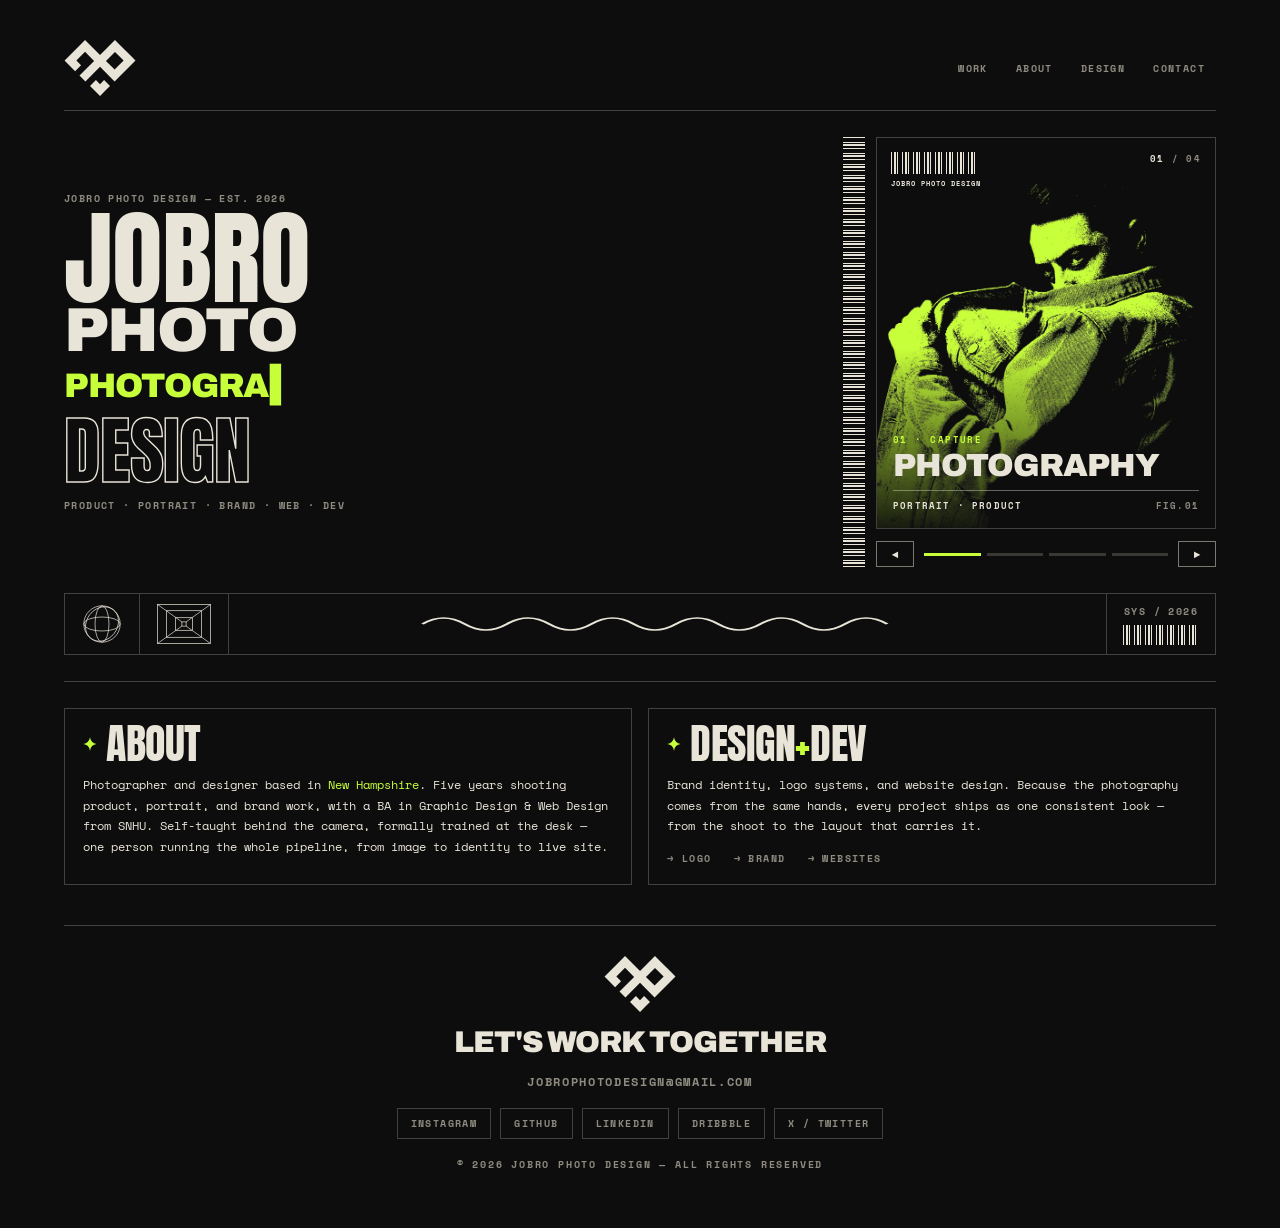
==== index.html @ e2159109 "Add shared JavaScript functionality for navigation, typewriter effect, carousel, and lightbox" ====
<!DOCTYPE html>
<html lang="en">
<head>
<meta charset="utf-8">
<meta name="viewport" content="width=device-width, initial-scale=1">
<title>JOBRO Photo Design — Photographer + Designer</title>
<link rel="preconnect" href="https://fonts.googleapis.com">
<link rel="preconnect" href="https://fonts.gstatic.com" crossorigin>
<link href="https://fonts.googleapis.com/css2?family=Anton&family=Archivo:wght@800;900&family=Oswald:wght@500;700&family=DM+Serif+Display&family=Space+Mono:wght@400;700&display=swap" rel="stylesheet">
<link rel="stylesheet" href="assets/css/style.css">
</head>
<body>
<div class="page">
<div class="wrap">

  <!-- ======================= NAV ======================= -->
  <header class="site-nav">
    <a class="nav-logo" href="index.html" aria-label="JOBRO home">
      <svg viewBox="0 0 627 494.7"><path d="M627,181.3l-52.4-52.4h0l-76.3-76.3h0L445.9.2l-132.2,132.2L181.3,0l-52.4,52.4h0L.9,180.4l-.9.9,93.7,93.7,52.4-52.4-41.3-41.3,76.5-76.5,80,80-128.9,128.9,52.4,52.4,128.9-128.9,128.7,128.7,52.4-52.4h0l79.8-79.8h0l52.4-52.4h0ZM442.5,261.2l-76.3-76.4,79.8-79.8,76.3,76.4-79.8,79.8Z"></path><polygon points="349.5 354.1 313.6 390.1 277.6 354.1 225.3 406.4 313.6 494.7 313.8 494.5 313.8 494.5 346.5 461.8 365.9 442.4 365.9 442.4 401.9 406.4 349.5 354.1"></polygon></svg>
    </a>
    <button class="nav-toggle" aria-label="Toggle menu"><span></span></button>
    <nav class="nav-links" id="navLinks">
      <a class="nswipe" href="work.html">WORK</a>
      <a class="nswipe" href="about.html">ABOUT</a>
      <a class="nswipe" href="design.html">DESIGN</a>
      <a class="nswipe" href="contact.html">CONTACT</a>
    </nav>
  </header>

  <!-- ======================= HERO ======================= -->
  <section class="home-hero">
    <div class="home-hero-copy">
      <span class="lbl pk">JOBRO PHOTO DESIGN — EST. 2026</span>
      <span class="fA display" style="margin-top:8px">JOBRO</span>
      <span class="fB display-sm">PHOTO</span>
      <span class="fB h-md pk" style="margin:12px 0 14px"><span class="type-line" data-words="PHOTOGRAPHY|GRAPHIC DESIGN|WEB DESIGN|WEB DEVELOPMENT"></span><span class="tw-cursor">▍</span></span>
      <span class="fA ghost" style="font-size:clamp(38px,9vw,74px)">DESIGN</span>
      <span class="lbl" style="margin-top:14px">PRODUCT · PORTRAIT · BRAND · WEB · DEV</span>
    </div>

    <div class="divider bcv"></div>

    <!-- Carousel -->
    <div class="carousel-wrap" style="height:430px;position:relative">
      <div class="carousel" data-carousel data-interval="4.5">
        <div class="carousel-stage">
          <div class="carousel-track">
            <!-- Slide 1 -->
            <div class="carousel-slide">
              <div class="img" style="background-image:url('assets/images/photography/denim-duotone-portrait.jpg');background-position:center 30%"></div>
              <div class="scrim"></div>
              <div class="carousel-topbar">
                <div><div class="bar bc"></div><div class="lbl" style="font-size:7px;color:var(--ink);margin-top:4px">JOBRO PHOTO DESIGN</div></div>
                <div class="lbl" style="font-size:9px;color:var(--ink)">01 <span style="color:var(--dim)">/ 04</span></div>
              </div>
              <div class="carousel-cap">
                <div class="dtag">01 · CAPTURE</div>
                <div class="fB" style="font-size:32px;color:var(--ink);margin-top:6px">PHOTOGRAPHY</div>
                <div class="foot"><span class="lbl" style="font-size:8.5px;color:var(--ink)">PORTRAIT · PRODUCT</span><span class="lbl pk" style="font-size:8.5px">FIG.01</span></div>
              </div>
            </div>
            <!-- Slide 2 -->
            <div class="carousel-slide">
              <div class="img" style="background-image:url('assets/images/design/missing-album-cover.jpg');background-position:center"></div>
              <div class="scrim"></div>
              <div class="carousel-topbar">
                <div><div class="bar bc"></div><div class="lbl" style="font-size:7px;color:var(--ink);margin-top:4px">JOBRO PHOTO DESIGN</div></div>
                <div class="lbl" style="font-size:9px;color:var(--ink)">02 <span style="color:var(--dim)">/ 04</span></div>
              </div>
              <div class="carousel-cap">
                <div class="dtag">02 · IDENTITY</div>
                <div class="fB" style="font-size:32px;color:var(--ink);margin-top:6px">BRAND DESIGN</div>
                <div class="foot"><span class="lbl" style="font-size:8.5px;color:var(--ink)">ALBUM ART · LOGO</span><span class="lbl pk" style="font-size:8.5px">FIG.02</span></div>
              </div>
            </div>
            <!-- Slide 3 -->
            <div class="carousel-slide">
              <div class="img" style="background-image:url('assets/images/design/tokyo-poster.jpg');background-position:center top"></div>
              <div class="scrim"></div>
              <div class="carousel-topbar">
                <div><div class="bar bc"></div><div class="lbl" style="font-size:7px;color:var(--ink);margin-top:4px">JOBRO PHOTO DESIGN</div></div>
                <div class="lbl" style="font-size:9px;color:var(--ink)">03 <span style="color:var(--dim)">/ 04</span></div>
              </div>
              <div class="carousel-cap">
                <div class="dtag">03 · LAYOUT</div>
                <div class="fB" style="font-size:32px;color:var(--ink);margin-top:6px">GRAPHIC DESIGN</div>
                <div class="foot"><span class="lbl" style="font-size:8.5px;color:var(--ink)">POSTER · PRINT</span><span class="lbl pk" style="font-size:8.5px">FIG.03</span></div>
              </div>
            </div>
            <!-- Slide 4 -->
            <div class="carousel-slide">
              <div class="img" style="background-image:url('assets/images/web/umbrella-corp-screenshot.png');background-position:center top"></div>
              <div class="scrim"></div>
              <div class="carousel-topbar">
                <div><div class="bar bc"></div><div class="lbl" style="font-size:7px;color:var(--ink);margin-top:4px">JOBRO PHOTO DESIGN</div></div>
                <div class="lbl" style="font-size:9px;color:var(--ink)">04 <span style="color:var(--dim)">/ 04</span></div>
              </div>
              <div class="carousel-cap">
                <div class="dtag">04 · BUILD</div>
                <div class="fB" style="font-size:32px;color:var(--ink);margin-top:6px">WEB DESIGN</div>
                <div class="foot"><span class="lbl" style="font-size:8.5px;color:var(--ink)">SITES · UI</span><span class="lbl pk" style="font-size:8.5px">FIG.04</span></div>
              </div>
            </div>
          </div>
        </div>
        <div class="carousel-ctrl">
          <div class="nav prev">◄</div>
          <div class="carousel-prog">
            <div class="seg"><div class="fill"></div></div>
            <div class="seg"><div class="fill"></div></div>
            <div class="seg"><div class="fill"></div></div>
            <div class="seg"><div class="fill"></div></div>
          </div>
          <div class="nav next">►</div>
        </div>
      </div>
    </div>
  </section>

  <!-- ============== SIGNATURE INSTRUMENT STRIP ============== -->
  <div class="instrument">
    <div style="flex:none">
      <svg width="42" height="42" viewBox="0 0 60 60" fill="none" stroke="var(--ink)" stroke-width="1"><circle cx="30" cy="30" r="26"></circle><ellipse cx="30" cy="30" rx="26" ry="10"></ellipse><ellipse cx="30" cy="30" rx="10" ry="26"></ellipse><ellipse cx="30" cy="30" rx="22" ry="26" transform="rotate(38 30 30)"></ellipse></svg>
    </div>
    <div style="flex:none">
      <svg width="56" height="42" viewBox="0 0 80 60" fill="none" stroke="var(--ink)" stroke-width="1"><rect x="2" y="2" width="76" height="56"></rect><rect x="15" y="11" width="50" height="38"></rect><rect x="28" y="21" width="24" height="18"></rect><rect x="37" y="27" width="6" height="6"></rect><path d="M2 2 37 27M78 2 43 27M2 58 37 33M78 58 43 33"></path></svg>
    </div>
    <div style="flex:1;justify-content:center;min-width:0">
      <svg width="60%" height="22" viewBox="0 0 240 22" preserveAspectRatio="none" fill="none" stroke="var(--ink)" stroke-width="1.6"><path d="M4 11q10-12 20 0 10 12 20 0 10-12 20 0 10 12 20 0 10-12 20 0 10 12 20 0 10-12 20 0 10 12 20 0 10-12 20 0 10 12 20 0 10-12 20 0"></path></svg>
    </div>
    <div style="flex:none;flex-direction:column;justify-content:center;border-right:none">
      <span class="lbl pk">SYS / 2026</span>
      <div class="bc" style="width:76px;height:20px;margin-top:6px"></div>
    </div>
  </div>

  <!-- ============== ABOUT + DESIGN/DEV CARDS ============== -->
  <div class="info-grid">
    <div class="info-card">
      <div style="display:flex;align-items:center;gap:9px;margin-bottom:14px">
        <svg width="14" height="14" viewBox="0 0 40 40" fill="var(--pk)"><path d="M20 1c1.5 11 8 17.5 19 19-11 1.5-17.5 8-19 19-1.5-11-8-17.5-19-19 11-1.5 17.5-8 19-19Z"></path></svg>
        <div class="fA" style="font-size:42px">ABOUT</div>
      </div>
      <p>Photographer and designer based in <span class="pk">New Hampshire</span>. Five years shooting product, portrait, and brand work, with a BA in Graphic Design &amp; Web Design from SNHU. Self-taught behind the camera, formally trained at the desk — one person running the whole pipeline, from image to identity to live site.</p>
    </div>
    <div class="info-card">
      <div style="display:flex;align-items:center;gap:9px;margin-bottom:14px">
        <svg width="14" height="14" viewBox="0 0 40 40" fill="var(--pk)"><path d="M20 1c1.5 11 8 17.5 19 19-11 1.5-17.5 8-19 19-1.5-11-8-17.5-19-19 11-1.5 17.5-8 19-19Z"></path></svg>
        <div class="fA" style="font-size:42px">DESIGN<span class="pk">+</span>DEV</div>
      </div>
      <p style="margin-bottom:14px">Brand identity, logo systems, and website design. Because the photography comes from the same hands, every project ships as one consistent look — from the shoot to the layout that carries it.</p>
      <div class="lbl">→ LOGO &nbsp; → BRAND &nbsp; → WEBSITES</div>
    </div>
  </div>

  <!-- ======================= FOOTER ======================= -->
  <footer class="site-footer">
    <svg viewBox="0 0 627 494.7"><path d="M627,181.3l-52.4-52.4h0l-76.3-76.3h0L445.9.2l-132.2,132.2L181.3,0l-52.4,52.4h0L.9,180.4l-.9.9,93.7,93.7,52.4-52.4-41.3-41.3,76.5-76.5,80,80-128.9,128.9,52.4,52.4,128.9-128.9,128.7,128.7,52.4-52.4h0l79.8-79.8h0l52.4-52.4h0ZM442.5,261.2l-76.3-76.4,79.8-79.8,76.3,76.4-79.8,79.8Z"></path><polygon points="349.5 354.1 313.6 390.1 277.6 354.1 225.3 406.4 313.6 494.7 313.8 494.5 313.8 494.5 346.5 461.8 365.9 442.4 365.9 442.4 401.9 406.4 349.5 354.1"></polygon></svg>
    <div class="fB" style="font-size:30px">LET'S WORK TOGETHER</div>
    <a href="mailto:jobrophotodesign@gmail.com" class="lbl pk" style="font-size:12px">JOBROPHOTODESIGN@GMAIL.COM</a>
    <div class="social">
      <a class="swipe" href="#">INSTAGRAM</a>
      <a class="swipe" href="#">GITHUB</a>
      <a class="swipe" href="#">LINKEDIN</a>
      <a class="swipe" href="#">DRIBBBLE</a>
      <a class="swipe" href="#">X / TWITTER</a>
    </div>
    <span class="copyright">© 2026 JOBRO PHOTO DESIGN — ALL RIGHTS RESERVED</span>
  </footer>

</div>
</div>
<script src="assets/js/script.js"></script>
</body>
</html>
---- assets/css/style.css ----
/* ==========================================================================
   JOBRO PHOTO DESIGN — shared stylesheet
   Wireframe / blueprint aesthetic. Used by every page.
   Responsive + edge-to-edge: backgrounds span the full screen, content keeps
   a small side padding that grows on bigger screens.
   ========================================================================== */

/* ---- 1. Design tokens (change these to re-skin the whole site) ---------- */
:root {
  --bg:   #0d0d0d;                       /* page background            */
  --ink:  #e9e4d8;                       /* main text / lines          */
  --dim:  #8f8b80;                       /* muted text                 */
  --line: rgba(233, 228, 216, .24);      /* thin borders               */
  --fill: rgba(233, 228, 216, .16);      /* hatch / placeholder fill   */
  --pk:   #c6ff3a;                       /* accent (yellow-green)      */

  /* side padding: 20px on phones, up to 64px on large screens */
  --pad: clamp(20px, 5vw, 64px);
}

/* ---- 2. Resets ---------------------------------------------------------- */
* { box-sizing: border-box; }

html { -webkit-text-size-adjust: 100%; }

body {
  margin: 0;
  background: var(--bg);
  color: var(--ink);
  font-family: 'Space Mono', monospace;
  overflow-x: hidden;                    /* guard against edge-to-edge spill */
}

img { max-width: 100%; display: block; }

a { color: var(--pk); text-decoration: none; }
a:hover { color: var(--ink); }

/* ---- 3. Type helpers ---------------------------------------------------- */
.fA { font-family: 'Anton', sans-serif; font-weight: 400; letter-spacing: -.01em; line-height: .82; }
.fB { font-family: 'Archivo', sans-serif; font-weight: 900; letter-spacing: -.03em; line-height: .86; }
.fO { font-family: 'Oswald', sans-serif; font-weight: 700; letter-spacing: .02em; }
.fS { font-family: 'DM Serif Display', serif; line-height: .9; }

.ghost { color: transparent; -webkit-text-stroke: 1.4px var(--ink); }
.pk    { color: var(--pk); }

.lbl {
  font: 700 10px 'Space Mono', monospace;
  letter-spacing: .14em;
  color: var(--dim);
}

/* Fluid display sizes — shrink smoothly on small screens */
.display   { font-size: clamp(52px, 13vw, 104px); }   /* giant page titles */
.display-sm{ font-size: clamp(30px, 6vw, 62px); }
.h-lg      { font-size: clamp(26px, 4vw, 38px); }
.h-md      { font-size: clamp(22px, 3vw, 34px); }

/* ---- 4. Page shell (edge-to-edge) --------------------------------------- */
/* .page spans the full viewport width; .wrap holds the content with padding. */
.page { min-height: 100vh; width: 100%; }

.wrap {
  width: 100%;
  padding-left: var(--pad);
  padding-right: var(--pad);
  padding-top: 40px;
  padding-bottom: 56px;
}

/* Thin decorative bar-code fill */
.bc  { background: repeating-linear-gradient(90deg, var(--ink) 0 1px, transparent 1px 3px, var(--ink) 3px 5px, transparent 5px 6px, var(--ink) 6px 7px, transparent 7px 11px); }
.bcv { background: repeating-linear-gradient(0deg,  var(--ink) 0 1px, transparent 1px 3px, var(--ink) 3px 5px, transparent 5px 6px, var(--ink) 6px 7px, transparent 7px 11px); }

/* Chip / tag */
.chip {
  font: 700 9px 'Space Mono', monospace;
  letter-spacing: .14em; color: var(--dim);
  border: 1px solid var(--line); padding: 7px 12px;
}

/* Placeholder box with cross-hatch (used for empty image slots) */
.ph {
  position: relative; border: 1px solid var(--line);
  background:
    linear-gradient(45deg,  transparent calc(50% - .5px), var(--fill) calc(50% - .5px) calc(50% + .5px), transparent calc(50% + .5px)),
    linear-gradient(-45deg, transparent calc(50% - .5px), var(--fill) calc(50% - .5px) calc(50% + .5px), transparent calc(50% + .5px));
}
.ph > b { position: absolute; left: 8px; bottom: 6px; font: 700 9.5px 'Space Mono', monospace; color: var(--dim); letter-spacing: .1em; background: var(--bg); padding: 0 3px; }
.ph > i { position: absolute; right: 8px; top: 6px; font: 700 9.5px 'Space Mono', monospace; color: var(--pk); font-style: normal; letter-spacing: .05em; }

/* ==========================================================================
   5. NAVIGATION (responsive, hamburger on mobile)
   ========================================================================== */
.site-nav {
  display: flex; align-items: center; justify-content: space-between; gap: 16px;
  padding-bottom: 14px; border-bottom: 1px solid var(--line);
}
.nav-logo { display: block; flex: none; }
.nav-logo svg { width: 72px; height: 56px; display: block; fill: var(--ink); }

.nav-links { display: flex; gap: 6px; align-items: center; }
.nav-toggle { display: none; }              /* hidden on desktop */

/* animated fill-swipe nav links */
.nswipe {
  position: relative; display: inline-block; overflow: hidden; z-index: 0;
  cursor: pointer; padding: 6px 11px; color: var(--dim);
  font: 700 10px 'Space Mono', monospace; letter-spacing: .14em;
  transition: color .16s ease .05s;
}
.nswipe::before { content: ""; position: absolute; inset: 0; background: var(--pk); z-index: -1; transform: translateX(101%); transition: transform .38s cubic-bezier(.66,0,.2,1); }
.nswipe:hover { color: #0d0d0d; }
.nswipe:hover::before { transform: translateX(0); }
.nswipe.active { color: var(--pk); }        /* current page */

/* Hamburger button */
.nav-toggle {
  border: 1px solid var(--line); background: transparent; cursor: pointer;
  width: 42px; height: 42px; padding: 0; flex: none;
  align-items: center; justify-content: center;
}
.nav-toggle span, .nav-toggle span::before, .nav-toggle span::after {
  content: ""; display: block; width: 20px; height: 2px; background: var(--ink); position: relative;
}
.nav-toggle span::before { position: absolute; top: -6px; }
.nav-toggle span::after  { position: absolute; top:  6px; }

/* ---- Mobile nav ---- */
@media (max-width: 720px) {
  .nav-toggle { display: flex; }
  .nav-links {
    position: absolute; top: 100%; left: 0; right: 0; z-index: 30;
    flex-direction: column; align-items: stretch; gap: 0;
    background: var(--bg); border: 1px solid var(--line); border-top: none;
    max-height: 0; overflow: hidden; transition: max-height .3s ease;
  }
  .site-nav { position: relative; }
  .nav-links.open { max-height: 320px; }
  .nav-links .nswipe { padding: 16px 20px; border-top: 1px solid var(--line); font-size: 12px; }
}

/* ==========================================================================
   6. SHARED SECTIONS
   ========================================================================== */

/* Page hero: title on the left, intro line on the right */
.hero {
  display: flex; justify-content: space-between; align-items: flex-end;
  gap: 24px; padding: 30px 0 22px; flex-wrap: wrap;
}
.hero-intro {
  max-width: 300px; line-height: 1.7; text-align: right;
  color: var(--ink); margin: 0 0 6px;
  font: 700 10px 'Space Mono', monospace; letter-spacing: .14em;
}
@media (max-width: 640px) {
  .hero-intro { text-align: left; max-width: 100%; }
}

/* Section header strip: label + barcode + note */
.strip { display: flex; align-items: center; gap: 16px; padding-top: 26px; border-top: 1px solid var(--line); }
.strip .bc { flex: 1; height: 16px; }
.strip .lbl { flex: none; }

/* Fill-swipe button (skewed accent wipe) */
.swipe {
  position: relative; overflow: hidden; z-index: 0; cursor: pointer;
  display: inline-block;
  transition: color .16s ease .04s, border-color .4s ease;
}
.swipe::before {
  content: ""; position: absolute; left: -25%; right: -25%; top: -2px; bottom: -2px;
  background: var(--pk); transform: translateX(-135%) skewX(-18deg);
  transform-origin: left center; transition: transform .42s cubic-bezier(.66,0,.2,1); z-index: -1;
}
.swipe:hover { color: #0d0d0d; border-color: var(--pk); }
.swipe:hover::before { transform: translateX(0) skewX(-18deg); }

/* Footer */
.site-footer {
  margin-top: 40px; padding-top: 30px; border-top: 1px solid var(--line);
  display: flex; flex-direction: column; align-items: center; gap: 18px; text-align: center;
}
.site-footer svg { width: 72px; height: 56px; fill: var(--ink); }
.social { display: flex; gap: 9px; flex-wrap: wrap; justify-content: center; }
.social a { border: 1px solid var(--line); padding: 7px 13px; color: var(--dim); font: 700 10px 'Space Mono', monospace; letter-spacing: .14em; }
.copyright { font: 700 10px 'Space Mono', monospace; letter-spacing: .18em; color: var(--dim); }

/* ==========================================================================
   7. HOME — hero carousel + typewriter
   ========================================================================== */
.home-hero { display: grid; grid-template-columns: 1fr 44px 340px; gap: 0; padding: 26px 0 8px; }
.home-hero-copy { display: flex; flex-direction: column; justify-content: center; gap: 2px; }
.home-hero .divider { width: 22px; justify-self: center; height: 100%; }
.type-line { display: inline-block; min-height: 1em; }
.tw-cursor { display: inline-block; margin-left: 2px; color: var(--pk); animation: tw-blink 1s step-end infinite; }
@keyframes tw-blink { 50% { opacity: 0; } }

@media (max-width: 860px) {
  .home-hero { grid-template-columns: 1fr; }
  .home-hero .divider { display: none; }
  .carousel-wrap { height: 460px; margin-top: 24px; }
}

/* Carousel */
.carousel { position: relative; height: 100%; display: flex; flex-direction: column; }
.carousel-stage { position: relative; flex: 1; min-height: 0; overflow: hidden; border: 1px solid var(--line); background: #0d0d0d; }
.carousel-track { display: flex; height: 100%; transition: transform .55s cubic-bezier(.66,0,.2,1); }
.carousel-slide { flex: 0 0 100%; height: 100%; position: relative; overflow: hidden; }
.carousel-slide .img { position: absolute; inset: 0; background-position: center; background-size: cover; background-repeat: no-repeat; }
.carousel-slide .scrim { position: absolute; inset: 0; background: linear-gradient(180deg, rgba(13,13,13,.6) 0%, transparent 20% 54%, rgba(13,13,13,.94) 100%); pointer-events: none; }
.carousel-topbar { position: absolute; top: 14px; left: 14px; right: 14px; display: flex; justify-content: space-between; align-items: flex-start; z-index: 2; }
.carousel-topbar .bar { height: 22px; width: 84px; }
.carousel-cap { position: absolute; left: 16px; right: 16px; bottom: 16px; z-index: 2; }
.carousel-cap .dtag { font: 700 9px 'Space Mono', monospace; letter-spacing: .16em; color: var(--pk); }
.carousel-cap .foot { display: flex; justify-content: space-between; align-items: center; border-top: 1px solid rgba(233,228,216,.4); padding-top: 8px; margin-top: 10px; }
.carousel-ctrl { display: flex; align-items: center; gap: 10px; margin-top: 12px; }
.carousel-ctrl .nav { flex: none; width: 38px; height: 26px; border: 1px solid rgba(233,228,216,.5); background: transparent; color: var(--ink); display: flex; align-items: center; justify-content: center; cursor: pointer; font-size: 11px; transition: background .18s, color .18s, border-color .18s; }
.carousel-ctrl .nav:hover { background: var(--pk); color: #0d0d0d; border-color: var(--pk); }
.carousel-prog { display: flex; gap: 6px; flex: 1; }
.carousel-prog .seg { flex: 1; height: 3px; background: rgba(233,228,216,.2); cursor: pointer; position: relative; overflow: hidden; }
.carousel-prog .seg .fill { position: absolute; inset: 0; background: var(--pk); transform: scaleX(0); transform-origin: left; transition: transform .3s ease; }
.carousel-prog .seg.on .fill { transform: scaleX(1); }

/* Home info cards (about + design/dev) */
.info-grid { display: grid; grid-template-columns: 1fr 1fr; gap: 16px; margin-top: 26px; padding-top: 26px; border-top: 1px solid var(--line); }
.info-card { border: 1px solid var(--line); padding: 18px; }
.info-card p { font: 400 12px/1.7 'Space Mono', monospace; color: var(--ink); margin: 0; }
@media (max-width: 640px) { .info-grid { grid-template-columns: 1fr; } }

/* Signature instrument strip (home) */
.instrument { display: flex; align-items: stretch; border: 1px solid var(--line); margin-top: 18px; flex-wrap: wrap; }
.instrument > div { padding: 9px 16px; display: flex; align-items: center; border-right: 1px solid var(--line); }
.instrument svg { stroke: var(--ink); }

/* ==========================================================================
   8. WORK — filter tabs, masonry grid, lightbox
   ========================================================================== */
.ftabs { display: flex; gap: 8px; flex-wrap: wrap; padding-bottom: 24px; border-bottom: 1px solid var(--line); margin-bottom: 24px; }
.ftab {
  font: 700 10px 'Space Mono', monospace; letter-spacing: .14em; color: var(--dim);
  border: 1px solid var(--line); padding: 8px 15px; cursor: pointer; background: transparent;
  transition: color .18s, background .18s, border-color .18s; user-select: none;
}
.ftab:hover { color: var(--ink); border-color: var(--ink); }
.ftab.on { background: var(--pk); border-color: var(--pk); color: #0d0d0d; }

.wgrid { column-count: 3; column-gap: 12px; }
@media (max-width: 900px) { .wgrid { column-count: 2; } }
@media (max-width: 560px) { .wgrid { column-count: 1; } }

.cell { break-inside: avoid; margin: 0 0 12px; }
.cell.hidden { display: none; }
.tile { position: relative; overflow: hidden; border: 1px solid var(--line); cursor: pointer; background: #0d0d0d; }
.tile img { width: 100%; height: auto; transition: transform .55s cubic-bezier(.66,0,.2,1); }
.tile:hover img { transform: scale(1.045); }
.tcap { position: absolute; inset: 0; display: flex; flex-direction: column; justify-content: flex-end; padding: 14px; background: linear-gradient(0deg, rgba(5,5,5,.86) 0%, rgba(5,5,5,.2) 45%, transparent 70%); opacity: 0; transition: opacity .28s ease; }
.tile:hover .tcap { opacity: 1; }
.tnum { font: 700 9px 'Space Mono', monospace; letter-spacing: .2em; color: var(--pk); }
.ttitle { font-family: 'Archivo', sans-serif; font-weight: 900; letter-spacing: -.02em; font-size: 22px; line-height: 1; margin-top: 6px; color: #fff; }
.tcat { font: 700 8.5px 'Space Mono', monospace; letter-spacing: .18em; color: #cfcabd; margin-top: 7px; }
.tcorner { position: absolute; top: 10px; right: 10px; font: 700 8.5px 'Space Mono', monospace; letter-spacing: .14em; color: var(--ink); background: rgba(5,5,5,.55); padding: 3px 6px; z-index: 2; }
.tfeat { position: absolute; top: 10px; left: 10px; font: 700 8.5px 'Space Mono', monospace; letter-spacing: .14em; color: #0d0d0d; background: var(--pk); padding: 3px 7px; z-index: 2; }

/* Lightbox */
.lb { position: fixed; inset: 0; z-index: 99; background: rgba(6,6,6,.94); display: none; align-items: center; justify-content: center; padding: 56px; backdrop-filter: blur(3px); }
.lb.open { display: flex; }
.lbimg { width: min(1100px, 82vw); height: 78vh; background-size: contain; background-position: center; background-repeat: no-repeat; }
.lbmeta { position: absolute; left: 0; right: 0; bottom: 26px; display: flex; justify-content: center; gap: 18px; align-items: baseline; text-align: center; flex-wrap: wrap; }
.lbnav { position: absolute; top: 50%; transform: translateY(-50%); width: 52px; height: 52px; border: 1px solid rgba(233,228,216,.5); background: transparent; color: var(--ink); display: flex; align-items: center; justify-content: center; cursor: pointer; transition: background .18s, color .18s, border-color .18s; font-size: 15px; }
.lbnav:hover { background: var(--pk); color: #0d0d0d; border-color: var(--pk); }
.lbnav.prev { left: 26px; }
.lbnav.next { right: 26px; }
.lbx { position: absolute; top: 26px; right: 30px; width: 44px; height: 44px; border: 1px solid rgba(233,228,216,.5); display: flex; align-items: center; justify-content: center; color: var(--ink); cursor: pointer; font-size: 15px; transition: background .18s, color .18s, border-color .18s; }
.lbx:hover { background: var(--pk); color: #0d0d0d; border-color: var(--pk); }
@media (max-width: 640px) { .lb { padding: 20px; } .lbnav { width: 42px; height: 42px; } .lbnav.prev { left: 10px; } .lbnav.next { right: 10px; } }

/* ==========================================================================
   9. ABOUT
   ========================================================================== */
.bio { display: grid; grid-template-columns: 320px 1fr; gap: 20px; padding-top: 26px; border-top: 1px solid var(--line); }
.bio .ph { height: 400px; }
.bio-copy { display: flex; flex-direction: column; justify-content: center; gap: 18px; }
.bio-copy p { font: 400 12.5px/1.8 'Space Mono', monospace; margin: 0; }
.svc-grid { display: grid; grid-template-columns: 1fr 1fr 1fr; gap: 16px; margin-top: 16px; }
.svc { border: 1px solid var(--line); padding: 18px; display: flex; flex-direction: column; gap: 12px; transition: border-color .3s; }
.svc:hover { border-color: var(--pk); }
.svc p { font: 400 11px/1.7 'Space Mono', monospace; color: var(--dim); margin: 0; }
.svcn { font: 700 9px 'Space Mono', monospace; letter-spacing: .2em; color: var(--pk); }
.trow { display: grid; grid-template-columns: 96px 1fr; gap: 18px; padding: 16px 0; border-top: 1px solid var(--line); align-items: baseline; }
.trow p { font: 400 11px/1.6 'Space Mono', monospace; color: var(--dim); margin: 6px 0 0; }
.toolkit { display: flex; align-items: center; gap: 16px; border: 1px solid var(--line); margin-top: 32px; padding: 14px 18px; flex-wrap: wrap; }
.toolkit .bc { flex: 1; min-width: 60px; height: 16px; }
@media (max-width: 720px) {
  .bio { grid-template-columns: 1fr; }
  .bio .ph { height: 300px; }
  .svc-grid { grid-template-columns: 1fr; }
}

/* ==========================================================================
   10. DESIGN (publications)
   ========================================================================== */
.pub { display: grid; grid-template-columns: 220px 1fr; gap: 20px; border: 1px solid var(--line); padding: 20px; }
.pub p { font: 400 11.5px/1.7 'Space Mono', monospace; color: var(--dim); margin: 8px 0 0; max-width: 420px; }
.slot { border: 1px solid var(--line); background: #0d0d0d; }
.pub-cover { aspect-ratio: 2/3; }
.pub-cover img { width: 100%; height: 100%; object-fit: cover; }
.pub-spreads { display: grid; grid-template-columns: 1fr 1fr; gap: 10px; }
.spread { border: 1px solid var(--line); background: #0d0d0d; }
.spread img { width: 100%; height: 100%; object-fit: cover; }
.spread.wide { aspect-ratio: 2/0.92; }
.spread.pair { aspect-ratio: 2/1.35; }
.dl-row { display: flex; gap: 9px; flex-wrap: wrap; align-items: center; margin-top: 2px; }
.btn-pk { display: inline-block; border: 1px solid var(--pk); padding: 9px 15px; color: var(--pk); font: 700 10px 'Space Mono', monospace; letter-spacing: .14em; }
@media (max-width: 640px) { .pub { grid-template-columns: 1fr; } }

/* ==========================================================================
   11. CONTACT
   ========================================================================== */
.avail { display: flex; align-items: center; gap: 14px; border: 1px solid var(--pk); padding: 15px 20px; margin-top: 2px; flex-wrap: wrap; }
.avail .dot { flex: none; width: 9px; height: 9px; border-radius: 50%; background: var(--pk); }
.avail .bc { flex: 1; min-width: 40px; height: 14px; }
.contact-grid { display: grid; grid-template-columns: 1fr 300px; gap: 28px; padding-top: 26px; margin-top: 26px; border-top: 1px solid var(--line); }
.contact-main { display: flex; flex-direction: column; gap: 18px; }
.contact-main p { font: 400 12.5px/1.8 'Space Mono', monospace; color: var(--dim); margin: 0; max-width: 440px; }
.btn-lg { display: inline-block; padding: 13px 22px; font-size: 11px; border: 1px solid var(--line); color: var(--dim); font-weight: 700; letter-spacing: .14em; font-family: 'Space Mono', monospace; }
.btn-lg.pk { border-color: var(--pk); color: var(--pk); }
.irow { display: grid; grid-template-columns: 1fr auto; align-items: center; gap: 14px; padding: 16px 0; border-top: 1px solid var(--line); }
.irow .fO { font-size: 14px; margin-top: 6px; color: var(--ink); }
@media (max-width: 720px) { .contact-grid { grid-template-columns: 1fr; } }

/* ==========================================================================
   12. WEB / DEV
   ========================================================================== */
.draftbar { background: var(--pk); color: #0d0d0d; font: 700 10px 'Space Mono', monospace; letter-spacing: .16em; text-align: center; padding: 9px; }
.feature { display: grid; grid-template-columns: 1fr 300px; gap: 22px; margin-top: 16px; border: 1px solid var(--line); padding: 20px; }
.feature p { font: 400 11.5px/1.7 'Space Mono', monospace; color: var(--dim); margin: 0; }
.feature-shot { aspect-ratio: 16/10; position: relative; overflow: hidden; border: 1px solid var(--line); background: #0d0d0d; }
.feature-shot img { width: 100%; height: 100%; object-fit: cover; }
.soon-grid { display: grid; grid-template-columns: 1fr 1fr; gap: 16px; margin-top: 16px; }
.soon { border: 1px dashed var(--line); background: #0d0d0d; aspect-ratio: 16/10; display: flex; flex-direction: column; align-items: center; justify-content: center; gap: 8px; text-align: center; padding: 20px; }
@media (max-width: 720px) { .feature { grid-template-columns: 1fr; } .soon-grid { grid-template-columns: 1fr; } }
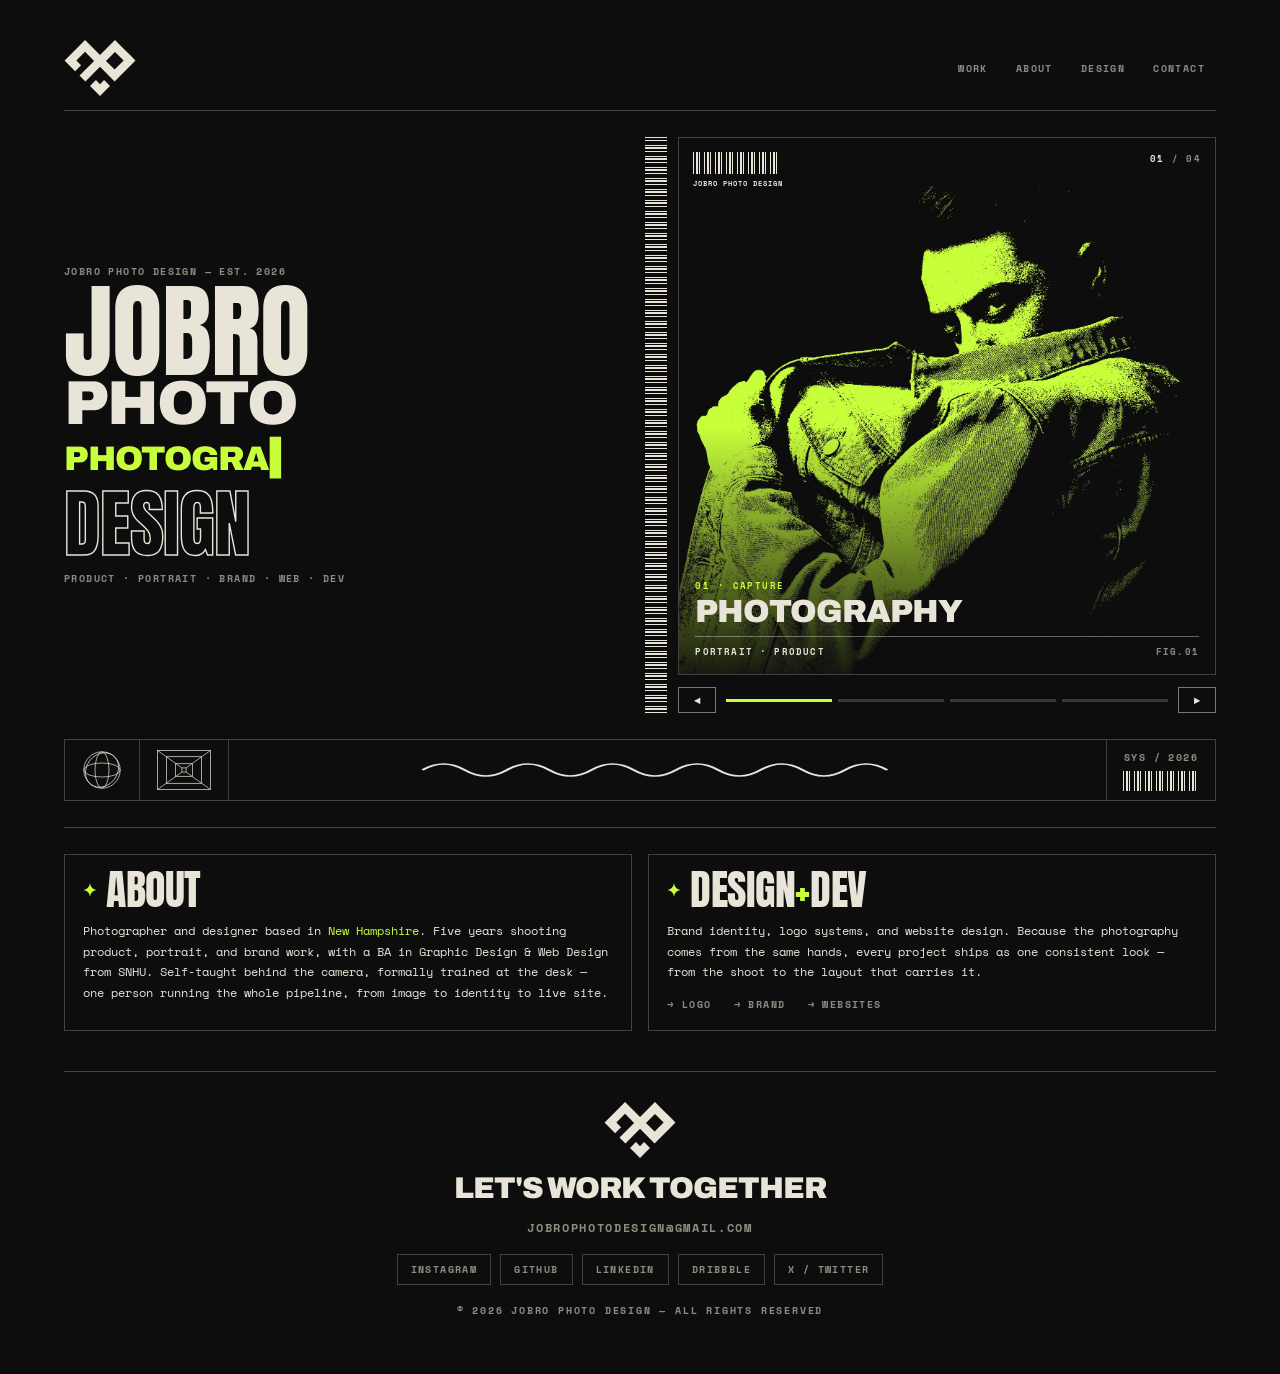
==== commit 49a26cdb: "Add new UI cursor images and photography assets - Added six-string metal portrait image to photograp" ====
--- a/index.html
+++ b/index.html
@@ -1,175 +1,457 @@
-<!DOCTYPE html>
+<!doctype html>
 <html lang="en">
-<head>
-<meta charset="utf-8">
-<meta name="viewport" content="width=device-width, initial-scale=1">
-<title>JOBRO Photo Design — Photographer + Designer</title>
-<link rel="preconnect" href="https://fonts.googleapis.com">
-<link rel="preconnect" href="https://fonts.gstatic.com" crossorigin>
-<link href="https://fonts.googleapis.com/css2?family=Anton&family=Archivo:wght@800;900&family=Oswald:wght@500;700&family=DM+Serif+Display&family=Space+Mono:wght@400;700&display=swap" rel="stylesheet">
-<link rel="stylesheet" href="assets/css/style.css">
-</head>
-<body>
-<div class="page">
-<div class="wrap">
-
-  <!-- ======================= NAV ======================= -->
-  <header class="site-nav">
-    <a class="nav-logo" href="index.html" aria-label="JOBRO home">
-      <svg viewBox="0 0 627 494.7"><path d="M627,181.3l-52.4-52.4h0l-76.3-76.3h0L445.9.2l-132.2,132.2L181.3,0l-52.4,52.4h0L.9,180.4l-.9.9,93.7,93.7,52.4-52.4-41.3-41.3,76.5-76.5,80,80-128.9,128.9,52.4,52.4,128.9-128.9,128.7,128.7,52.4-52.4h0l79.8-79.8h0l52.4-52.4h0ZM442.5,261.2l-76.3-76.4,79.8-79.8,76.3,76.4-79.8,79.8Z"></path><polygon points="349.5 354.1 313.6 390.1 277.6 354.1 225.3 406.4 313.6 494.7 313.8 494.5 313.8 494.5 346.5 461.8 365.9 442.4 365.9 442.4 401.9 406.4 349.5 354.1"></polygon></svg>
-    </a>
-    <button class="nav-toggle" aria-label="Toggle menu"><span></span></button>
-    <nav class="nav-links" id="navLinks">
-      <a class="nswipe" href="work.html">WORK</a>
-      <a class="nswipe" href="about.html">ABOUT</a>
-      <a class="nswipe" href="design.html">DESIGN</a>
-      <a class="nswipe" href="contact.html">CONTACT</a>
-    </nav>
-  </header>
-
-  <!-- ======================= HERO ======================= -->
-  <section class="home-hero">
-    <div class="home-hero-copy">
-      <span class="lbl pk">JOBRO PHOTO DESIGN — EST. 2026</span>
-      <span class="fA display" style="margin-top:8px">JOBRO</span>
-      <span class="fB display-sm">PHOTO</span>
-      <span class="fB h-md pk" style="margin:12px 0 14px"><span class="type-line" data-words="PHOTOGRAPHY|GRAPHIC DESIGN|WEB DESIGN|WEB DEVELOPMENT"></span><span class="tw-cursor">▍</span></span>
-      <span class="fA ghost" style="font-size:clamp(38px,9vw,74px)">DESIGN</span>
-      <span class="lbl" style="margin-top:14px">PRODUCT · PORTRAIT · BRAND · WEB · DEV</span>
-    </div>
-
-    <div class="divider bcv"></div>
-
-    <!-- Carousel -->
-    <div class="carousel-wrap" style="height:430px;position:relative">
-      <div class="carousel" data-carousel data-interval="4.5">
-        <div class="carousel-stage">
-          <div class="carousel-track">
-            <!-- Slide 1 -->
-            <div class="carousel-slide">
-              <div class="img" style="background-image:url('assets/images/photography/denim-duotone-portrait.jpg');background-position:center 30%"></div>
-              <div class="scrim"></div>
-              <div class="carousel-topbar">
-                <div><div class="bar bc"></div><div class="lbl" style="font-size:7px;color:var(--ink);margin-top:4px">JOBRO PHOTO DESIGN</div></div>
-                <div class="lbl" style="font-size:9px;color:var(--ink)">01 <span style="color:var(--dim)">/ 04</span></div>
+  <head>
+    <meta charset="utf-8" />
+    <meta name="viewport" content="width=device-width, initial-scale=1" />
+    <title>JOBRO Photo Design — Photographer + Designer</title>
+    <link rel="preconnect" href="https://fonts.googleapis.com" />
+    <link rel="preconnect" href="https://fonts.gstatic.com" crossorigin />
+    <link
+      href="https://fonts.googleapis.com/css2?family=Anton&family=Archivo:wght@800;900&family=Oswald:wght@500;700&family=DM+Serif+Display&family=Space+Mono:wght@400;700&display=swap"
+      rel="stylesheet"
+    />
+    <link rel="stylesheet" href="assets/css/style.css" />
+  </head>
+  <body>
+    <div class="page">
+      <div class="wrap">
+        <!-- ======================= NAV ======================= -->
+        <header class="site-nav">
+          <a class="nav-logo" href="index.html" aria-label="JOBRO home">
+            <svg viewBox="0 0 627 494.7">
+              <path
+                d="M627,181.3l-52.4-52.4h0l-76.3-76.3h0L445.9.2l-132.2,132.2L181.3,0l-52.4,52.4h0L.9,180.4l-.9.9,93.7,93.7,52.4-52.4-41.3-41.3,76.5-76.5,80,80-128.9,128.9,52.4,52.4,128.9-128.9,128.7,128.7,52.4-52.4h0l79.8-79.8h0l52.4-52.4h0ZM442.5,261.2l-76.3-76.4,79.8-79.8,76.3,76.4-79.8,79.8Z"
+              ></path>
+              <polygon
+                points="349.5 354.1 313.6 390.1 277.6 354.1 225.3 406.4 313.6 494.7 313.8 494.5 313.8 494.5 346.5 461.8 365.9 442.4 365.9 442.4 401.9 406.4 349.5 354.1"
+              ></polygon>
+            </svg>
+          </a>
+          <button class="nav-toggle" aria-label="Toggle menu">
+            <span></span>
+          </button>
+          <nav class="nav-links" id="navLinks">
+            <a class="nswipe" href="work.html">WORK</a>
+            <a class="nswipe" href="about.html">ABOUT</a>
+            <a class="nswipe" href="design.html">DESIGN</a>
+            <a class="nswipe" href="contact.html">CONTACT</a>
+          </nav>
+        </header>
+
+        <!-- ======================= HERO ======================= -->
+        <section class="home-hero">
+          <div class="home-hero-copy">
+            <span class="lbl pk">JOBRO PHOTO DESIGN — EST. 2026</span>
+            <span class="fA display" style="margin-top: 8px">JOBRO</span>
+            <span class="fB display-sm">PHOTO</span>
+            <span class="fB h-md pk" style="margin: 12px 0 14px"
+              ><span
+                class="type-line"
+                data-words="PHOTOGRAPHY|GRAPHIC DESIGN|WEB DESIGN|WEB DEVELOPMENT"
+              ></span
+              ><span class="tw-cursor">▍</span></span
+            >
+            <span class="fA ghost" style="font-size: clamp(38px, 9vw, 74px)"
+              >DESIGN</span
+            >
+            <span class="lbl" style="margin-top: 14px"
+              >PRODUCT · PORTRAIT · BRAND · WEB · DEV</span
+            >
+          </div>
+
+          <div class="divider bcv"></div>
+
+          <!-- Carousel -->
+          <div class="carousel-wrap">
+            <div class="carousel" data-carousel data-interval="4.5">
+              <div class="carousel-stage">
+                <div class="carousel-track">
+                  <!-- Slide 1 -->
+                  <div class="carousel-slide">
+                    <div
+                      class="img"
+                      style="
+                        background-image: url(&quot;assets/images/photography/denim-duotone-portrait.jpg&quot;);
+                        background-position: center 30%;
+                      "
+                    ></div>
+                    <div class="scrim"></div>
+                    <div class="carousel-topbar">
+                      <div>
+                        <div class="bar bc"></div>
+                        <div
+                          class="lbl"
+                          style="
+                            font-size: 7px;
+                            color: var(--ink);
+                            margin-top: 4px;
+                          "
+                        >
+                          JOBRO PHOTO DESIGN
+                        </div>
+                      </div>
+                      <div
+                        class="lbl"
+                        style="font-size: 9px; color: var(--ink)"
+                      >
+                        01 <span style="color: var(--dim)">/ 04</span>
+                      </div>
+                    </div>
+                    <div class="carousel-cap">
+                      <div class="dtag">01 · CAPTURE</div>
+                      <div
+                        class="fB"
+                        style="
+                          font-size: 32px;
+                          color: var(--ink);
+                          margin-top: 6px;
+                        "
+                      >
+                        PHOTOGRAPHY
+                      </div>
+                      <div class="foot">
+                        <span
+                          class="lbl"
+                          style="font-size: 8.5px; color: var(--ink)"
+                          >PORTRAIT · PRODUCT</span
+                        ><span class="lbl pk" style="font-size: 8.5px"
+                          >FIG.01</span
+                        >
+                      </div>
+                    </div>
+                  </div>
+                  <!-- Slide 2 -->
+                  <div class="carousel-slide">
+                    <div
+                      class="img"
+                      style="
+                        background-image: url(&quot;assets/images/design/missing-album-cover.jpg&quot;);
+                        background-position: center;
+                      "
+                    ></div>
+                    <div class="scrim"></div>
+                    <div class="carousel-topbar">
+                      <div>
+                        <div class="bar bc"></div>
+                        <div
+                          class="lbl"
+                          style="
+                            font-size: 7px;
+                            color: var(--ink);
+                            margin-top: 4px;
+                          "
+                        >
+                          JOBRO PHOTO DESIGN
+                        </div>
+                      </div>
+                      <div
+                        class="lbl"
+                        style="font-size: 9px; color: var(--ink)"
+                      >
+                        02 <span style="color: var(--dim)">/ 04</span>
+                      </div>
+                    </div>
+                    <div class="carousel-cap">
+                      <div class="dtag">02 · IDENTITY</div>
+                      <div
+                        class="fB"
+                        style="
+                          font-size: 32px;
+                          color: var(--ink);
+                          margin-top: 6px;
+                        "
+                      >
+                        BRAND DESIGN
+                      </div>
+                      <div class="foot">
+                        <span
+                          class="lbl"
+                          style="font-size: 8.5px; color: var(--ink)"
+                          >ALBUM ART · LOGO</span
+                        ><span class="lbl pk" style="font-size: 8.5px"
+                          >FIG.02</span
+                        >
+                      </div>
+                    </div>
+                  </div>
+                  <!-- Slide 3 -->
+                  <div class="carousel-slide">
+                    <div
+                      class="img"
+                      style="
+                        background-image: url(&quot;assets/images/design/tokyo-poster.jpg&quot;);
+                        background-position: center top;
+                      "
+                    ></div>
+                    <div class="scrim"></div>
+                    <div class="carousel-topbar">
+                      <div>
+                        <div class="bar bc"></div>
+                        <div
+                          class="lbl"
+                          style="
+                            font-size: 7px;
+                            color: var(--ink);
+                            margin-top: 4px;
+                          "
+                        >
+                          JOBRO PHOTO DESIGN
+                        </div>
+                      </div>
+                      <div
+                        class="lbl"
+                        style="font-size: 9px; color: var(--ink)"
+                      >
+                        03 <span style="color: var(--dim)">/ 04</span>
+                      </div>
+                    </div>
+                    <div class="carousel-cap">
+                      <div class="dtag">03 · LAYOUT</div>
+                      <div
+                        class="fB"
+                        style="
+                          font-size: 32px;
+                          color: var(--ink);
+                          margin-top: 6px;
+                        "
+                      >
+                        GRAPHIC DESIGN
+                      </div>
+                      <div class="foot">
+                        <span
+                          class="lbl"
+                          style="font-size: 8.5px; color: var(--ink)"
+                          >POSTER · PRINT</span
+                        ><span class="lbl pk" style="font-size: 8.5px"
+                          >FIG.03</span
+                        >
+                      </div>
+                    </div>
+                  </div>
+                  <!-- Slide 4 -->
+                  <div class="carousel-slide">
+                    <div
+                      class="img"
+                      style="
+                        background-image: url(&quot;assets/images/web/umbrella-corp-screenshot.png&quot;);
+                        background-position: center top;
+                      "
+                    ></div>
+                    <div class="scrim"></div>
+                    <div class="carousel-topbar">
+                      <div>
+                        <div class="bar bc"></div>
+                        <div
+                          class="lbl"
+                          style="
+                            font-size: 7px;
+                            color: var(--ink);
+                            margin-top: 4px;
+                          "
+                        >
+                          JOBRO PHOTO DESIGN
+                        </div>
+                      </div>
+                      <div
+                        class="lbl"
+                        style="font-size: 9px; color: var(--ink)"
+                      >
+                        04 <span style="color: var(--dim)">/ 04</span>
+                      </div>
+                    </div>
+                    <div class="carousel-cap">
+                      <div class="dtag">04 · BUILD</div>
+                      <div
+                        class="fB"
+                        style="
+                          font-size: 32px;
+                          color: var(--ink);
+                          margin-top: 6px;
+                        "
+                      >
+                        WEB DESIGN
+                      </div>
+                      <div class="foot">
+                        <span
+                          class="lbl"
+                          style="font-size: 8.5px; color: var(--ink)"
+                          >SITES · UI</span
+                        ><span class="lbl pk" style="font-size: 8.5px"
+                          >FIG.04</span
+                        >
+                      </div>
+                    </div>
+                  </div>
+                </div>
               </div>
-              <div class="carousel-cap">
-                <div class="dtag">01 · CAPTURE</div>
-                <div class="fB" style="font-size:32px;color:var(--ink);margin-top:6px">PHOTOGRAPHY</div>
-                <div class="foot"><span class="lbl" style="font-size:8.5px;color:var(--ink)">PORTRAIT · PRODUCT</span><span class="lbl pk" style="font-size:8.5px">FIG.01</span></div>
+              <div class="carousel-ctrl">
+                <div class="nav prev">◄</div>
+                <div class="carousel-prog">
+                  <div class="seg"><div class="fill"></div></div>
+                  <div class="seg"><div class="fill"></div></div>
+                  <div class="seg"><div class="fill"></div></div>
+                  <div class="seg"><div class="fill"></div></div>
+                </div>
+                <div class="nav next">►</div>
               </div>
             </div>
-            <!-- Slide 2 -->
-            <div class="carousel-slide">
-              <div class="img" style="background-image:url('assets/images/design/missing-album-cover.jpg');background-position:center"></div>
-              <div class="scrim"></div>
-              <div class="carousel-topbar">
-                <div><div class="bar bc"></div><div class="lbl" style="font-size:7px;color:var(--ink);margin-top:4px">JOBRO PHOTO DESIGN</div></div>
-                <div class="lbl" style="font-size:9px;color:var(--ink)">02 <span style="color:var(--dim)">/ 04</span></div>
-              </div>
-              <div class="carousel-cap">
-                <div class="dtag">02 · IDENTITY</div>
-                <div class="fB" style="font-size:32px;color:var(--ink);margin-top:6px">BRAND DESIGN</div>
-                <div class="foot"><span class="lbl" style="font-size:8.5px;color:var(--ink)">ALBUM ART · LOGO</span><span class="lbl pk" style="font-size:8.5px">FIG.02</span></div>
+          </div>
+        </section>
+
+        <!-- ============== SIGNATURE INSTRUMENT STRIP ============== -->
+        <div class="instrument">
+          <div style="flex: none">
+            <svg
+              width="42"
+              height="42"
+              viewBox="0 0 60 60"
+              fill="none"
+              stroke="var(--ink)"
+              stroke-width="1"
+            >
+              <circle cx="30" cy="30" r="26"></circle>
+              <ellipse cx="30" cy="30" rx="26" ry="10"></ellipse>
+              <ellipse cx="30" cy="30" rx="10" ry="26"></ellipse>
+              <ellipse
+                cx="30"
+                cy="30"
+                rx="22"
+                ry="26"
+                transform="rotate(38 30 30)"
+              ></ellipse>
+            </svg>
+          </div>
+          <div style="flex: none">
+            <svg
+              width="56"
+              height="42"
+              viewBox="0 0 80 60"
+              fill="none"
+              stroke="var(--ink)"
+              stroke-width="1"
+            >
+              <rect x="2" y="2" width="76" height="56"></rect>
+              <rect x="15" y="11" width="50" height="38"></rect>
+              <rect x="28" y="21" width="24" height="18"></rect>
+              <rect x="37" y="27" width="6" height="6"></rect>
+              <path d="M2 2 37 27M78 2 43 27M2 58 37 33M78 58 43 33"></path>
+            </svg>
+          </div>
+          <div style="flex: 1; justify-content: center; min-width: 0">
+            <svg
+              width="60%"
+              height="22"
+              viewBox="0 0 240 22"
+              preserveAspectRatio="none"
+              fill="none"
+              stroke="var(--ink)"
+              stroke-width="1.6"
+            >
+              <path
+                d="M4 11q10-12 20 0 10 12 20 0 10-12 20 0 10 12 20 0 10-12 20 0 10 12 20 0 10-12 20 0 10 12 20 0 10-12 20 0 10 12 20 0 10-12 20 0"
+              ></path>
+            </svg>
+          </div>
+          <div
+            style="
+              flex: none;
+              flex-direction: column;
+              justify-content: center;
+              border-right: none;
+            "
+          >
+            <span class="lbl pk">SYS / 2026</span>
+            <div
+              class="bc"
+              style="width: 76px; height: 20px; margin-top: 6px"
+            ></div>
+          </div>
+        </div>
+
+        <!-- ============== ABOUT + DESIGN/DEV CARDS ============== -->
+        <div class="info-grid">
+          <div class="info-card">
+            <div
+              style="
+                display: flex;
+                align-items: center;
+                gap: 9px;
+                margin-bottom: 14px;
+              "
+            >
+              <svg width="14" height="14" viewBox="0 0 40 40" fill="var(--pk)">
+                <path
+                  d="M20 1c1.5 11 8 17.5 19 19-11 1.5-17.5 8-19 19-1.5-11-8-17.5-19-19 11-1.5 17.5-8 19-19Z"
+                ></path>
+              </svg>
+              <div class="fA" style="font-size: 42px">ABOUT</div>
+            </div>
+            <p>
+              Photographer and designer based in
+              <span class="pk">New Hampshire</span>. Five years shooting
+              product, portrait, and brand work, with a BA in Graphic Design
+              &amp; Web Design from SNHU. Self-taught behind the camera,
+              formally trained at the desk — one person running the whole
+              pipeline, from image to identity to live site.
+            </p>
+          </div>
+          <div class="info-card">
+            <div
+              style="
+                display: flex;
+                align-items: center;
+                gap: 9px;
+                margin-bottom: 14px;
+              "
+            >
+              <svg width="14" height="14" viewBox="0 0 40 40" fill="var(--pk)">
+                <path
+                  d="M20 1c1.5 11 8 17.5 19 19-11 1.5-17.5 8-19 19-1.5-11-8-17.5-19-19 11-1.5 17.5-8 19-19Z"
+                ></path>
+              </svg>
+              <div class="fA" style="font-size: 42px">
+                DESIGN<span class="pk">+</span>DEV
               </div>
             </div>
-            <!-- Slide 3 -->
-            <div class="carousel-slide">
-              <div class="img" style="background-image:url('assets/images/design/tokyo-poster.jpg');background-position:center top"></div>
-              <div class="scrim"></div>
-              <div class="carousel-topbar">
-                <div><div class="bar bc"></div><div class="lbl" style="font-size:7px;color:var(--ink);margin-top:4px">JOBRO PHOTO DESIGN</div></div>
-                <div class="lbl" style="font-size:9px;color:var(--ink)">03 <span style="color:var(--dim)">/ 04</span></div>
-              </div>
-              <div class="carousel-cap">
-                <div class="dtag">03 · LAYOUT</div>
-                <div class="fB" style="font-size:32px;color:var(--ink);margin-top:6px">GRAPHIC DESIGN</div>
-                <div class="foot"><span class="lbl" style="font-size:8.5px;color:var(--ink)">POSTER · PRINT</span><span class="lbl pk" style="font-size:8.5px">FIG.03</span></div>
-              </div>
-            </div>
-            <!-- Slide 4 -->
-            <div class="carousel-slide">
-              <div class="img" style="background-image:url('assets/images/web/umbrella-corp-screenshot.png');background-position:center top"></div>
-              <div class="scrim"></div>
-              <div class="carousel-topbar">
-                <div><div class="bar bc"></div><div class="lbl" style="font-size:7px;color:var(--ink);margin-top:4px">JOBRO PHOTO DESIGN</div></div>
-                <div class="lbl" style="font-size:9px;color:var(--ink)">04 <span style="color:var(--dim)">/ 04</span></div>
-              </div>
-              <div class="carousel-cap">
-                <div class="dtag">04 · BUILD</div>
-                <div class="fB" style="font-size:32px;color:var(--ink);margin-top:6px">WEB DESIGN</div>
-                <div class="foot"><span class="lbl" style="font-size:8.5px;color:var(--ink)">SITES · UI</span><span class="lbl pk" style="font-size:8.5px">FIG.04</span></div>
-              </div>
-            </div>
+            <p style="margin-bottom: 14px">
+              Brand identity, logo systems, and website design. Because the
+              photography comes from the same hands, every project ships as one
+              consistent look — from the shoot to the layout that carries it.
+            </p>
+            <div class="lbl">→ LOGO &nbsp; → BRAND &nbsp; → WEBSITES</div>
           </div>
         </div>
-        <div class="carousel-ctrl">
-          <div class="nav prev">◄</div>
-          <div class="carousel-prog">
-            <div class="seg"><div class="fill"></div></div>
-            <div class="seg"><div class="fill"></div></div>
-            <div class="seg"><div class="fill"></div></div>
-            <div class="seg"><div class="fill"></div></div>
-          </div>
-          <div class="nav next">►</div>
-        </div>
+
+        <!-- ======================= FOOTER ======================= -->
+        <footer class="site-footer">
+          <svg viewBox="0 0 627 494.7">
+            <path
+              d="M627,181.3l-52.4-52.4h0l-76.3-76.3h0L445.9.2l-132.2,132.2L181.3,0l-52.4,52.4h0L.9,180.4l-.9.9,93.7,93.7,52.4-52.4-41.3-41.3,76.5-76.5,80,80-128.9,128.9,52.4,52.4,128.9-128.9,128.7,128.7,52.4-52.4h0l79.8-79.8h0l52.4-52.4h0ZM442.5,261.2l-76.3-76.4,79.8-79.8,76.3,76.4-79.8,79.8Z"
+            ></path>
+            <polygon
+              points="349.5 354.1 313.6 390.1 277.6 354.1 225.3 406.4 313.6 494.7 313.8 494.5 313.8 494.5 346.5 461.8 365.9 442.4 365.9 442.4 401.9 406.4 349.5 354.1"
+            ></polygon>
+          </svg>
+          <div class="fB" style="font-size: 30px">LET'S WORK TOGETHER</div>
+          <a
+            href="mailto:jobrophotodesign@gmail.com"
+            class="lbl pk"
+            style="font-size: 12px"
+            >JOBROPHOTODESIGN@GMAIL.COM</a
+          >
+          <div class="social">
+            <a class="swipe" href="#">INSTAGRAM</a>
+            <a class="swipe" href="#">GITHUB</a>
+            <a class="swipe" href="#">LINKEDIN</a>
+            <a class="swipe" href="#">DRIBBBLE</a>
+            <a class="swipe" href="#">X / TWITTER</a>
+          </div>
+          <span class="copyright"
+            >© 2026 JOBRO PHOTO DESIGN — ALL RIGHTS RESERVED</span
+          >
+        </footer>
       </div>
     </div>
-  </section>
-
-  <!-- ============== SIGNATURE INSTRUMENT STRIP ============== -->
-  <div class="instrument">
-    <div style="flex:none">
-      <svg width="42" height="42" viewBox="0 0 60 60" fill="none" stroke="var(--ink)" stroke-width="1"><circle cx="30" cy="30" r="26"></circle><ellipse cx="30" cy="30" rx="26" ry="10"></ellipse><ellipse cx="30" cy="30" rx="10" ry="26"></ellipse><ellipse cx="30" cy="30" rx="22" ry="26" transform="rotate(38 30 30)"></ellipse></svg>
-    </div>
-    <div style="flex:none">
-      <svg width="56" height="42" viewBox="0 0 80 60" fill="none" stroke="var(--ink)" stroke-width="1"><rect x="2" y="2" width="76" height="56"></rect><rect x="15" y="11" width="50" height="38"></rect><rect x="28" y="21" width="24" height="18"></rect><rect x="37" y="27" width="6" height="6"></rect><path d="M2 2 37 27M78 2 43 27M2 58 37 33M78 58 43 33"></path></svg>
-    </div>
-    <div style="flex:1;justify-content:center;min-width:0">
-      <svg width="60%" height="22" viewBox="0 0 240 22" preserveAspectRatio="none" fill="none" stroke="var(--ink)" stroke-width="1.6"><path d="M4 11q10-12 20 0 10 12 20 0 10-12 20 0 10 12 20 0 10-12 20 0 10 12 20 0 10-12 20 0 10 12 20 0 10-12 20 0 10 12 20 0 10-12 20 0"></path></svg>
-    </div>
-    <div style="flex:none;flex-direction:column;justify-content:center;border-right:none">
-      <span class="lbl pk">SYS / 2026</span>
-      <div class="bc" style="width:76px;height:20px;margin-top:6px"></div>
-    </div>
-  </div>
-
-  <!-- ============== ABOUT + DESIGN/DEV CARDS ============== -->
-  <div class="info-grid">
-    <div class="info-card">
-      <div style="display:flex;align-items:center;gap:9px;margin-bottom:14px">
-        <svg width="14" height="14" viewBox="0 0 40 40" fill="var(--pk)"><path d="M20 1c1.5 11 8 17.5 19 19-11 1.5-17.5 8-19 19-1.5-11-8-17.5-19-19 11-1.5 17.5-8 19-19Z"></path></svg>
-        <div class="fA" style="font-size:42px">ABOUT</div>
-      </div>
-      <p>Photographer and designer based in <span class="pk">New Hampshire</span>. Five years shooting product, portrait, and brand work, with a BA in Graphic Design &amp; Web Design from SNHU. Self-taught behind the camera, formally trained at the desk — one person running the whole pipeline, from image to identity to live site.</p>
-    </div>
-    <div class="info-card">
-      <div style="display:flex;align-items:center;gap:9px;margin-bottom:14px">
-        <svg width="14" height="14" viewBox="0 0 40 40" fill="var(--pk)"><path d="M20 1c1.5 11 8 17.5 19 19-11 1.5-17.5 8-19 19-1.5-11-8-17.5-19-19 11-1.5 17.5-8 19-19Z"></path></svg>
-        <div class="fA" style="font-size:42px">DESIGN<span class="pk">+</span>DEV</div>
-      </div>
-      <p style="margin-bottom:14px">Brand identity, logo systems, and website design. Because the photography comes from the same hands, every project ships as one consistent look — from the shoot to the layout that carries it.</p>
-      <div class="lbl">→ LOGO &nbsp; → BRAND &nbsp; → WEBSITES</div>
-    </div>
-  </div>
-
-  <!-- ======================= FOOTER ======================= -->
-  <footer class="site-footer">
-    <svg viewBox="0 0 627 494.7"><path d="M627,181.3l-52.4-52.4h0l-76.3-76.3h0L445.9.2l-132.2,132.2L181.3,0l-52.4,52.4h0L.9,180.4l-.9.9,93.7,93.7,52.4-52.4-41.3-41.3,76.5-76.5,80,80-128.9,128.9,52.4,52.4,128.9-128.9,128.7,128.7,52.4-52.4h0l79.8-79.8h0l52.4-52.4h0ZM442.5,261.2l-76.3-76.4,79.8-79.8,76.3,76.4-79.8,79.8Z"></path><polygon points="349.5 354.1 313.6 390.1 277.6 354.1 225.3 406.4 313.6 494.7 313.8 494.5 313.8 494.5 346.5 461.8 365.9 442.4 365.9 442.4 401.9 406.4 349.5 354.1"></polygon></svg>
-    <div class="fB" style="font-size:30px">LET'S WORK TOGETHER</div>
-    <a href="mailto:jobrophotodesign@gmail.com" class="lbl pk" style="font-size:12px">JOBROPHOTODESIGN@GMAIL.COM</a>
-    <div class="social">
-      <a class="swipe" href="#">INSTAGRAM</a>
-      <a class="swipe" href="#">GITHUB</a>
-      <a class="swipe" href="#">LINKEDIN</a>
-      <a class="swipe" href="#">DRIBBBLE</a>
-      <a class="swipe" href="#">X / TWITTER</a>
-    </div>
-    <span class="copyright">© 2026 JOBRO PHOTO DESIGN — ALL RIGHTS RESERVED</span>
-  </footer>
-
-</div>
-</div>
-<script src="assets/js/script.js"></script>
-</body>
+    <script src="assets/js/script.js"></script>
+  </body>
 </html>
--- a/assets/css/style.css
+++ b/assets/css/style.css
@@ -7,59 +7,106 @@
 
 /* ---- 1. Design tokens (change these to re-skin the whole site) ---------- */
 :root {
-  --bg:   #0d0d0d;                       /* page background            */
-  --ink:  #e9e4d8;                       /* main text / lines          */
-  --dim:  #8f8b80;                       /* muted text                 */
-  --line: rgba(233, 228, 216, .24);      /* thin borders               */
-  --fill: rgba(233, 228, 216, .16);      /* hatch / placeholder fill   */
-  --pk:   #c6ff3a;                       /* accent (yellow-green)      */
+  --bg: #0d0d0d; /* page background            */
+  --ink: #e9e4d8; /* main text / lines          */
+  --dim: #8f8b80; /* muted text                 */
+  --line: rgba(233, 228, 216, 0.24); /* thin borders               */
+  --fill: rgba(233, 228, 216, 0.16); /* hatch / placeholder fill   */
+  --pk: #c6ff3a; /* accent (yellow-green)      */
 
   /* side padding: 20px on phones, up to 64px on large screens */
   --pad: clamp(20px, 5vw, 64px);
 }
 
 /* ---- 2. Resets ---------------------------------------------------------- */
-* { box-sizing: border-box; }
-
-html { -webkit-text-size-adjust: 100%; }
+* {
+  box-sizing: border-box;
+}
+
+html {
+  -webkit-text-size-adjust: 100%;
+}
 
 body {
   margin: 0;
   background: var(--bg);
   color: var(--ink);
-  font-family: 'Space Mono', monospace;
-  overflow-x: hidden;                    /* guard against edge-to-edge spill */
-}
-
-img { max-width: 100%; display: block; }
-
-a { color: var(--pk); text-decoration: none; }
-a:hover { color: var(--ink); }
+  font-family: "Space Mono", monospace;
+  overflow-x: hidden; /* guard against edge-to-edge spill */
+}
+
+img {
+  max-width: 100%;
+  display: block;
+}
+
+a {
+  color: var(--pk);
+  text-decoration: none;
+}
+a:hover {
+  color: var(--ink);
+}
 
 /* ---- 3. Type helpers ---------------------------------------------------- */
-.fA { font-family: 'Anton', sans-serif; font-weight: 400; letter-spacing: -.01em; line-height: .82; }
-.fB { font-family: 'Archivo', sans-serif; font-weight: 900; letter-spacing: -.03em; line-height: .86; }
-.fO { font-family: 'Oswald', sans-serif; font-weight: 700; letter-spacing: .02em; }
-.fS { font-family: 'DM Serif Display', serif; line-height: .9; }
-
-.ghost { color: transparent; -webkit-text-stroke: 1.4px var(--ink); }
-.pk    { color: var(--pk); }
+.fA {
+  font-family: "Anton", sans-serif;
+  font-weight: 400;
+  letter-spacing: -0.01em;
+  line-height: 0.82;
+}
+.fB {
+  font-family: "Archivo", sans-serif;
+  font-weight: 900;
+  letter-spacing: -0.03em;
+  line-height: 0.86;
+}
+.fO {
+  font-family: "Oswald", sans-serif;
+  font-weight: 700;
+  letter-spacing: 0.02em;
+}
+.fS {
+  font-family: "DM Serif Display", serif;
+  line-height: 0.9;
+}
+
+.ghost {
+  color: transparent;
+  -webkit-text-stroke: 1.4px var(--ink);
+}
+.pk {
+  color: var(--pk);
+}
 
 .lbl {
-  font: 700 10px 'Space Mono', monospace;
-  letter-spacing: .14em;
+  font:
+    700 10px "Space Mono",
+    monospace;
+  letter-spacing: 0.14em;
   color: var(--dim);
 }
 
 /* Fluid display sizes — shrink smoothly on small screens */
-.display   { font-size: clamp(52px, 13vw, 104px); }   /* giant page titles */
-.display-sm{ font-size: clamp(30px, 6vw, 62px); }
-.h-lg      { font-size: clamp(26px, 4vw, 38px); }
-.h-md      { font-size: clamp(22px, 3vw, 34px); }
+.display {
+  font-size: clamp(52px, 13vw, 104px);
+} /* giant page titles */
+.display-sm {
+  font-size: clamp(30px, 6vw, 62px);
+}
+.h-lg {
+  font-size: clamp(26px, 4vw, 38px);
+}
+.h-md {
+  font-size: clamp(22px, 3vw, 34px);
+}
 
 /* ---- 4. Page shell (edge-to-edge) --------------------------------------- */
 /* .page spans the full viewport width; .wrap holds the content with padding. */
-.page { min-height: 100vh; width: 100%; }
+.page {
+  min-height: 100vh;
+  width: 100%;
+}
 
 .wrap {
   width: 100%;
@@ -70,75 +117,208 @@
 }
 
 /* Thin decorative bar-code fill */
-.bc  { background: repeating-linear-gradient(90deg, var(--ink) 0 1px, transparent 1px 3px, var(--ink) 3px 5px, transparent 5px 6px, var(--ink) 6px 7px, transparent 7px 11px); }
-.bcv { background: repeating-linear-gradient(0deg,  var(--ink) 0 1px, transparent 1px 3px, var(--ink) 3px 5px, transparent 5px 6px, var(--ink) 6px 7px, transparent 7px 11px); }
+.bc {
+  background: repeating-linear-gradient(
+    90deg,
+    var(--ink) 0 1px,
+    transparent 1px 3px,
+    var(--ink) 3px 5px,
+    transparent 5px 6px,
+    var(--ink) 6px 7px,
+    transparent 7px 11px
+  );
+}
+.bcv {
+  background: repeating-linear-gradient(
+    0deg,
+    var(--ink) 0 1px,
+    transparent 1px 3px,
+    var(--ink) 3px 5px,
+    transparent 5px 6px,
+    var(--ink) 6px 7px,
+    transparent 7px 11px
+  );
+}
 
 /* Chip / tag */
 .chip {
-  font: 700 9px 'Space Mono', monospace;
-  letter-spacing: .14em; color: var(--dim);
-  border: 1px solid var(--line); padding: 7px 12px;
+  font:
+    700 9px "Space Mono",
+    monospace;
+  letter-spacing: 0.14em;
+  color: var(--dim);
+  border: 1px solid var(--line);
+  padding: 7px 12px;
 }
 
 /* Placeholder box with cross-hatch (used for empty image slots) */
 .ph {
-  position: relative; border: 1px solid var(--line);
+  position: relative;
+  border: 1px solid var(--line);
   background:
-    linear-gradient(45deg,  transparent calc(50% - .5px), var(--fill) calc(50% - .5px) calc(50% + .5px), transparent calc(50% + .5px)),
-    linear-gradient(-45deg, transparent calc(50% - .5px), var(--fill) calc(50% - .5px) calc(50% + .5px), transparent calc(50% + .5px));
-}
-.ph > b { position: absolute; left: 8px; bottom: 6px; font: 700 9.5px 'Space Mono', monospace; color: var(--dim); letter-spacing: .1em; background: var(--bg); padding: 0 3px; }
-.ph > i { position: absolute; right: 8px; top: 6px; font: 700 9.5px 'Space Mono', monospace; color: var(--pk); font-style: normal; letter-spacing: .05em; }
+    linear-gradient(
+      45deg,
+      transparent calc(50% - 0.5px),
+      var(--fill) calc(50% - 0.5px) calc(50% + 0.5px),
+      transparent calc(50% + 0.5px)
+    ),
+    linear-gradient(
+      -45deg,
+      transparent calc(50% - 0.5px),
+      var(--fill) calc(50% - 0.5px) calc(50% + 0.5px),
+      transparent calc(50% + 0.5px)
+    );
+}
+.ph > b {
+  position: absolute;
+  left: 8px;
+  bottom: 6px;
+  font:
+    700 9.5px "Space Mono",
+    monospace;
+  color: var(--dim);
+  letter-spacing: 0.1em;
+  background: var(--bg);
+  padding: 0 3px;
+}
+.ph > i {
+  position: absolute;
+  right: 8px;
+  top: 6px;
+  font:
+    700 9.5px "Space Mono",
+    monospace;
+  color: var(--pk);
+  font-style: normal;
+  letter-spacing: 0.05em;
+}
 
 /* ==========================================================================
    5. NAVIGATION (responsive, hamburger on mobile)
    ========================================================================== */
 .site-nav {
-  display: flex; align-items: center; justify-content: space-between; gap: 16px;
-  padding-bottom: 14px; border-bottom: 1px solid var(--line);
-}
-.nav-logo { display: block; flex: none; }
-.nav-logo svg { width: 72px; height: 56px; display: block; fill: var(--ink); }
-
-.nav-links { display: flex; gap: 6px; align-items: center; }
-.nav-toggle { display: none; }              /* hidden on desktop */
+  display: flex;
+  align-items: center;
+  justify-content: space-between;
+  gap: 16px;
+  padding-bottom: 14px;
+  border-bottom: 1px solid var(--line);
+}
+.nav-logo {
+  display: block;
+  flex: none;
+}
+.nav-logo svg {
+  width: 72px;
+  height: 56px;
+  display: block;
+  fill: var(--ink);
+}
+
+.nav-links {
+  display: flex;
+  gap: 6px;
+  align-items: center;
+}
+.nav-toggle {
+  display: none;
+} /* hidden on desktop */
 
 /* animated fill-swipe nav links */
 .nswipe {
-  position: relative; display: inline-block; overflow: hidden; z-index: 0;
-  cursor: pointer; padding: 6px 11px; color: var(--dim);
-  font: 700 10px 'Space Mono', monospace; letter-spacing: .14em;
-  transition: color .16s ease .05s;
-}
-.nswipe::before { content: ""; position: absolute; inset: 0; background: var(--pk); z-index: -1; transform: translateX(101%); transition: transform .38s cubic-bezier(.66,0,.2,1); }
-.nswipe:hover { color: #0d0d0d; }
-.nswipe:hover::before { transform: translateX(0); }
-.nswipe.active { color: var(--pk); }        /* current page */
+  position: relative;
+  display: inline-block;
+  overflow: hidden;
+  z-index: 0;
+  padding: 6px 11px;
+  color: var(--dim);
+  font:
+    700 10px "Space Mono",
+    monospace;
+  letter-spacing: 0.14em;
+  transition: color 0.16s ease 0.05s;
+}
+.nswipe::before {
+  content: "";
+  position: absolute;
+  inset: 0;
+  background: var(--pk);
+  z-index: -1;
+  transform: translateX(101%);
+  transition: transform 0.38s cubic-bezier(0.66, 0, 0.2, 1);
+}
+.nswipe:hover {
+  color: #0d0d0d;
+}
+.nswipe:hover::before {
+  transform: translateX(0);
+}
+.nswipe.active {
+  color: var(--pk);
+} /* current page */
 
 /* Hamburger button */
 .nav-toggle {
-  border: 1px solid var(--line); background: transparent; cursor: pointer;
-  width: 42px; height: 42px; padding: 0; flex: none;
-  align-items: center; justify-content: center;
-}
-.nav-toggle span, .nav-toggle span::before, .nav-toggle span::after {
-  content: ""; display: block; width: 20px; height: 2px; background: var(--ink); position: relative;
-}
-.nav-toggle span::before { position: absolute; top: -6px; }
-.nav-toggle span::after  { position: absolute; top:  6px; }
+  border: 1px solid var(--line);
+  background: transparent;
+  width: 42px;
+  height: 42px;
+  padding: 0;
+  flex: none;
+  align-items: center;
+  justify-content: center;
+}
+.nav-toggle span,
+.nav-toggle span::before,
+.nav-toggle span::after {
+  content: "";
+  display: block;
+  width: 20px;
+  height: 2px;
+  background: var(--ink);
+  position: relative;
+}
+.nav-toggle span::before {
+  position: absolute;
+  top: -6px;
+}
+.nav-toggle span::after {
+  position: absolute;
+  top: 6px;
+}
 
 /* ---- Mobile nav ---- */
 @media (max-width: 720px) {
-  .nav-toggle { display: flex; }
+  .nav-toggle {
+    display: flex;
+  }
   .nav-links {
-    position: absolute; top: 100%; left: 0; right: 0; z-index: 30;
-    flex-direction: column; align-items: stretch; gap: 0;
-    background: var(--bg); border: 1px solid var(--line); border-top: none;
-    max-height: 0; overflow: hidden; transition: max-height .3s ease;
-  }
-  .site-nav { position: relative; }
-  .nav-links.open { max-height: 320px; }
-  .nav-links .nswipe { padding: 16px 20px; border-top: 1px solid var(--line); font-size: 12px; }
+    position: absolute;
+    top: 100%;
+    left: 0;
+    right: 0;
+    z-index: 30;
+    flex-direction: column;
+    align-items: stretch;
+    gap: 0;
+    background: var(--bg);
+    border: 1px solid var(--line);
+    border-top: none;
+    max-height: 0;
+    overflow: hidden;
+    transition: max-height 0.3s ease;
+  }
+  .site-nav {
+    position: relative;
+  }
+  .nav-links.open {
+    max-height: 320px;
+  }
+  .nav-links .nswipe {
+    padding: 16px 20px;
+    border-top: 1px solid var(--line);
+    font-size: 12px;
+  }
 }
 
 /* ==========================================================================
@@ -147,198 +327,950 @@
 
 /* Page hero: title on the left, intro line on the right */
 .hero {
-  display: flex; justify-content: space-between; align-items: flex-end;
-  gap: 24px; padding: 30px 0 22px; flex-wrap: wrap;
+  display: flex;
+  justify-content: space-between;
+  align-items: flex-end;
+  gap: 24px;
+  padding: 30px 0 22px;
+  flex-wrap: wrap;
 }
 .hero-intro {
-  max-width: 300px; line-height: 1.7; text-align: right;
-  color: var(--ink); margin: 0 0 6px;
-  font: 700 10px 'Space Mono', monospace; letter-spacing: .14em;
+  max-width: 300px;
+  line-height: 1.7;
+  text-align: right;
+  color: var(--ink);
+  margin: 0 0 6px;
+  font:
+    700 10px "Space Mono",
+    monospace;
+  letter-spacing: 0.14em;
 }
 @media (max-width: 640px) {
-  .hero-intro { text-align: left; max-width: 100%; }
+  .hero-intro {
+    text-align: left;
+    max-width: 100%;
+  }
 }
 
 /* Section header strip: label + barcode + note */
-.strip { display: flex; align-items: center; gap: 16px; padding-top: 26px; border-top: 1px solid var(--line); }
-.strip .bc { flex: 1; height: 16px; }
-.strip .lbl { flex: none; }
+.strip {
+  display: flex;
+  align-items: center;
+  gap: 16px;
+  padding-top: 26px;
+  border-top: 1px solid var(--line);
+}
+.strip .bc {
+  flex: 1;
+  height: 16px;
+}
+.strip .lbl {
+  flex: none;
+}
 
 /* Fill-swipe button (skewed accent wipe) */
 .swipe {
-  position: relative; overflow: hidden; z-index: 0; cursor: pointer;
+  position: relative;
+  overflow: hidden;
+  z-index: 0;
   display: inline-block;
-  transition: color .16s ease .04s, border-color .4s ease;
+  transition:
+    color 0.16s ease 0.04s,
+    border-color 0.4s ease;
 }
 .swipe::before {
-  content: ""; position: absolute; left: -25%; right: -25%; top: -2px; bottom: -2px;
-  background: var(--pk); transform: translateX(-135%) skewX(-18deg);
-  transform-origin: left center; transition: transform .42s cubic-bezier(.66,0,.2,1); z-index: -1;
-}
-.swipe:hover { color: #0d0d0d; border-color: var(--pk); }
-.swipe:hover::before { transform: translateX(0) skewX(-18deg); }
+  content: "";
+  position: absolute;
+  left: -25%;
+  right: -25%;
+  top: -2px;
+  bottom: -2px;
+  background: var(--pk);
+  transform: translateX(-135%) skewX(-18deg);
+  transform-origin: left center;
+  transition: transform 0.42s cubic-bezier(0.66, 0, 0.2, 1);
+  z-index: -1;
+}
+.swipe:hover {
+  color: #0d0d0d;
+  border-color: var(--pk);
+}
+.swipe:hover::before {
+  transform: translateX(0) skewX(-18deg);
+}
 
 /* Footer */
 .site-footer {
-  margin-top: 40px; padding-top: 30px; border-top: 1px solid var(--line);
-  display: flex; flex-direction: column; align-items: center; gap: 18px; text-align: center;
-}
-.site-footer svg { width: 72px; height: 56px; fill: var(--ink); }
-.social { display: flex; gap: 9px; flex-wrap: wrap; justify-content: center; }
-.social a { border: 1px solid var(--line); padding: 7px 13px; color: var(--dim); font: 700 10px 'Space Mono', monospace; letter-spacing: .14em; }
-.copyright { font: 700 10px 'Space Mono', monospace; letter-spacing: .18em; color: var(--dim); }
+  margin-top: 40px;
+  padding-top: 30px;
+  border-top: 1px solid var(--line);
+  display: flex;
+  flex-direction: column;
+  align-items: center;
+  gap: 18px;
+  text-align: center;
+}
+.site-footer svg {
+  width: 72px;
+  height: 56px;
+  fill: var(--ink);
+}
+.social {
+  display: flex;
+  gap: 9px;
+  flex-wrap: wrap;
+  justify-content: center;
+}
+.social a {
+  border: 1px solid var(--line);
+  padding: 7px 13px;
+  color: var(--dim);
+  font:
+    700 10px "Space Mono",
+    monospace;
+  letter-spacing: 0.14em;
+}
+.copyright {
+  font:
+    700 10px "Space Mono",
+    monospace;
+  letter-spacing: 0.18em;
+  color: var(--dim);
+}
 
 /* ==========================================================================
    7. HOME — hero carousel + typewriter
    ========================================================================== */
-.home-hero { display: grid; grid-template-columns: 1fr 44px 340px; gap: 0; padding: 26px 0 8px; }
-.home-hero-copy { display: flex; flex-direction: column; justify-content: center; gap: 2px; }
-.home-hero .divider { width: 22px; justify-self: center; height: 100%; }
-.type-line { display: inline-block; min-height: 1em; }
-.tw-cursor { display: inline-block; margin-left: 2px; color: var(--pk); animation: tw-blink 1s step-end infinite; }
-@keyframes tw-blink { 50% { opacity: 0; } }
+.home-hero {
+  display: grid;
+  grid-template-columns: 1fr 44px clamp(340px, 42vw, 620px);
+  gap: 0;
+  padding: 26px 0 8px;
+}
+.carousel-wrap {
+  position: relative;
+  height: clamp(430px, 64vh, 660px);
+}
+.home-hero-copy {
+  display: flex;
+  flex-direction: column;
+  justify-content: center;
+  gap: 2px;
+}
+.home-hero .divider {
+  width: 22px;
+  justify-self: center;
+  height: 100%;
+}
+.type-line {
+  display: inline-block;
+  min-height: 1em;
+}
+.tw-cursor {
+  display: inline-block;
+  margin-left: 2px;
+  color: var(--pk);
+  animation: tw-blink 1s step-end infinite;
+}
+@keyframes tw-blink {
+  50% {
+    opacity: 0;
+  }
+}
 
 @media (max-width: 860px) {
-  .home-hero { grid-template-columns: 1fr; }
-  .home-hero .divider { display: none; }
-  .carousel-wrap { height: 460px; margin-top: 24px; }
+  .home-hero {
+    grid-template-columns: 1fr;
+  }
+  .home-hero .divider {
+    display: none;
+  }
+  .carousel-wrap {
+    height: 430px;
+    margin-top: 24px;
+  }
 }
 
 /* Carousel */
-.carousel { position: relative; height: 100%; display: flex; flex-direction: column; }
-.carousel-stage { position: relative; flex: 1; min-height: 0; overflow: hidden; border: 1px solid var(--line); background: #0d0d0d; }
-.carousel-track { display: flex; height: 100%; transition: transform .55s cubic-bezier(.66,0,.2,1); }
-.carousel-slide { flex: 0 0 100%; height: 100%; position: relative; overflow: hidden; }
-.carousel-slide .img { position: absolute; inset: 0; background-position: center; background-size: cover; background-repeat: no-repeat; }
-.carousel-slide .scrim { position: absolute; inset: 0; background: linear-gradient(180deg, rgba(13,13,13,.6) 0%, transparent 20% 54%, rgba(13,13,13,.94) 100%); pointer-events: none; }
-.carousel-topbar { position: absolute; top: 14px; left: 14px; right: 14px; display: flex; justify-content: space-between; align-items: flex-start; z-index: 2; }
-.carousel-topbar .bar { height: 22px; width: 84px; }
-.carousel-cap { position: absolute; left: 16px; right: 16px; bottom: 16px; z-index: 2; }
-.carousel-cap .dtag { font: 700 9px 'Space Mono', monospace; letter-spacing: .16em; color: var(--pk); }
-.carousel-cap .foot { display: flex; justify-content: space-between; align-items: center; border-top: 1px solid rgba(233,228,216,.4); padding-top: 8px; margin-top: 10px; }
-.carousel-ctrl { display: flex; align-items: center; gap: 10px; margin-top: 12px; }
-.carousel-ctrl .nav { flex: none; width: 38px; height: 26px; border: 1px solid rgba(233,228,216,.5); background: transparent; color: var(--ink); display: flex; align-items: center; justify-content: center; cursor: pointer; font-size: 11px; transition: background .18s, color .18s, border-color .18s; }
-.carousel-ctrl .nav:hover { background: var(--pk); color: #0d0d0d; border-color: var(--pk); }
-.carousel-prog { display: flex; gap: 6px; flex: 1; }
-.carousel-prog .seg { flex: 1; height: 3px; background: rgba(233,228,216,.2); cursor: pointer; position: relative; overflow: hidden; }
-.carousel-prog .seg .fill { position: absolute; inset: 0; background: var(--pk); transform: scaleX(0); transform-origin: left; transition: transform .3s ease; }
-.carousel-prog .seg.on .fill { transform: scaleX(1); }
+.carousel {
+  position: relative;
+  height: 100%;
+  display: flex;
+  flex-direction: column;
+}
+.carousel-stage {
+  position: relative;
+  flex: 1;
+  min-height: 0;
+  overflow: hidden;
+  border: 1px solid var(--line);
+  background: #0d0d0d;
+}
+.carousel-track {
+  display: flex;
+  height: 100%;
+  transition: transform 0.55s cubic-bezier(0.66, 0, 0.2, 1);
+}
+.carousel-slide {
+  flex: 0 0 100%;
+  height: 100%;
+  position: relative;
+  overflow: hidden;
+}
+.carousel-slide .img {
+  position: absolute;
+  inset: 0;
+  background-position: center;
+  background-size: cover;
+  background-repeat: no-repeat;
+}
+.carousel-slide .scrim {
+  position: absolute;
+  inset: 0;
+  background: linear-gradient(
+    180deg,
+    rgba(13, 13, 13, 0.6) 0%,
+    transparent 20% 54%,
+    rgba(13, 13, 13, 0.94) 100%
+  );
+  pointer-events: none;
+}
+.carousel-topbar {
+  position: absolute;
+  top: 14px;
+  left: 14px;
+  right: 14px;
+  display: flex;
+  justify-content: space-between;
+  align-items: flex-start;
+  z-index: 2;
+}
+.carousel-topbar .bar {
+  height: 22px;
+  width: 84px;
+}
+.carousel-cap {
+  position: absolute;
+  left: 16px;
+  right: 16px;
+  bottom: 16px;
+  z-index: 2;
+}
+.carousel-cap .dtag {
+  font:
+    700 9px "Space Mono",
+    monospace;
+  letter-spacing: 0.16em;
+  color: var(--pk);
+}
+.carousel-cap .foot {
+  display: flex;
+  justify-content: space-between;
+  align-items: center;
+  border-top: 1px solid rgba(233, 228, 216, 0.4);
+  padding-top: 8px;
+  margin-top: 10px;
+}
+.carousel-ctrl {
+  display: flex;
+  align-items: center;
+  gap: 10px;
+  margin-top: 12px;
+}
+.carousel-ctrl .nav {
+  flex: none;
+  width: 38px;
+  height: 26px;
+  border: 1px solid rgba(233, 228, 216, 0.5);
+  background: transparent;
+  color: var(--ink);
+  display: flex;
+  align-items: center;
+  justify-content: center;
+  font-size: 11px;
+  transition:
+    background 0.18s,
+    color 0.18s,
+    border-color 0.18s;
+}
+.carousel-ctrl .nav:hover {
+  background: var(--pk);
+  color: #0d0d0d;
+  border-color: var(--pk);
+}
+.carousel-prog {
+  display: flex;
+  gap: 6px;
+  flex: 1;
+}
+.carousel-prog .seg {
+  flex: 1;
+  height: 3px;
+  background: rgba(233, 228, 216, 0.2);
+  position: relative;
+  overflow: hidden;
+}
+.carousel-prog .seg .fill {
+  position: absolute;
+  inset: 0;
+  background: var(--pk);
+  transform: scaleX(0);
+  transform-origin: left;
+  transition: transform 0.3s ease;
+}
+.carousel-prog .seg.on .fill {
+  transform: scaleX(1);
+}
 
 /* Home info cards (about + design/dev) */
-.info-grid { display: grid; grid-template-columns: 1fr 1fr; gap: 16px; margin-top: 26px; padding-top: 26px; border-top: 1px solid var(--line); }
-.info-card { border: 1px solid var(--line); padding: 18px; }
-.info-card p { font: 400 12px/1.7 'Space Mono', monospace; color: var(--ink); margin: 0; }
-@media (max-width: 640px) { .info-grid { grid-template-columns: 1fr; } }
+.info-grid {
+  display: grid;
+  grid-template-columns: 1fr 1fr;
+  gap: 16px;
+  margin-top: 26px;
+  padding-top: 26px;
+  border-top: 1px solid var(--line);
+}
+.info-card {
+  border: 1px solid var(--line);
+  padding: 18px;
+}
+.info-card p {
+  font:
+    400 12px/1.7 "Space Mono",
+    monospace;
+  color: var(--ink);
+  margin: 0;
+}
+@media (max-width: 640px) {
+  .info-grid {
+    grid-template-columns: 1fr;
+  }
+}
 
 /* Signature instrument strip (home) */
-.instrument { display: flex; align-items: stretch; border: 1px solid var(--line); margin-top: 18px; flex-wrap: wrap; }
-.instrument > div { padding: 9px 16px; display: flex; align-items: center; border-right: 1px solid var(--line); }
-.instrument svg { stroke: var(--ink); }
+.instrument {
+  display: flex;
+  align-items: stretch;
+  border: 1px solid var(--line);
+  margin-top: 18px;
+  flex-wrap: wrap;
+}
+.instrument > div {
+  padding: 9px 16px;
+  display: flex;
+  align-items: center;
+  border-right: 1px solid var(--line);
+}
+.instrument svg {
+  stroke: var(--ink);
+}
 
 /* ==========================================================================
    8. WORK — filter tabs, masonry grid, lightbox
    ========================================================================== */
-.ftabs { display: flex; gap: 8px; flex-wrap: wrap; padding-bottom: 24px; border-bottom: 1px solid var(--line); margin-bottom: 24px; }
+.ftabs {
+  display: flex;
+  gap: 8px;
+  flex-wrap: wrap;
+  padding-bottom: 24px;
+  border-bottom: 1px solid var(--line);
+  margin-bottom: 24px;
+}
 .ftab {
-  font: 700 10px 'Space Mono', monospace; letter-spacing: .14em; color: var(--dim);
-  border: 1px solid var(--line); padding: 8px 15px; cursor: pointer; background: transparent;
-  transition: color .18s, background .18s, border-color .18s; user-select: none;
-}
-.ftab:hover { color: var(--ink); border-color: var(--ink); }
-.ftab.on { background: var(--pk); border-color: var(--pk); color: #0d0d0d; }
-
-.wgrid { column-count: 3; column-gap: 12px; }
-@media (max-width: 900px) { .wgrid { column-count: 2; } }
-@media (max-width: 560px) { .wgrid { column-count: 1; } }
-
-.cell { break-inside: avoid; margin: 0 0 12px; }
-.cell.hidden { display: none; }
-.tile { position: relative; overflow: hidden; border: 1px solid var(--line); cursor: pointer; background: #0d0d0d; }
-.tile img { width: 100%; height: auto; transition: transform .55s cubic-bezier(.66,0,.2,1); }
-.tile:hover img { transform: scale(1.045); }
-.tcap { position: absolute; inset: 0; display: flex; flex-direction: column; justify-content: flex-end; padding: 14px; background: linear-gradient(0deg, rgba(5,5,5,.86) 0%, rgba(5,5,5,.2) 45%, transparent 70%); opacity: 0; transition: opacity .28s ease; }
-.tile:hover .tcap { opacity: 1; }
-.tnum { font: 700 9px 'Space Mono', monospace; letter-spacing: .2em; color: var(--pk); }
-.ttitle { font-family: 'Archivo', sans-serif; font-weight: 900; letter-spacing: -.02em; font-size: 22px; line-height: 1; margin-top: 6px; color: #fff; }
-.tcat { font: 700 8.5px 'Space Mono', monospace; letter-spacing: .18em; color: #cfcabd; margin-top: 7px; }
-.tcorner { position: absolute; top: 10px; right: 10px; font: 700 8.5px 'Space Mono', monospace; letter-spacing: .14em; color: var(--ink); background: rgba(5,5,5,.55); padding: 3px 6px; z-index: 2; }
-.tfeat { position: absolute; top: 10px; left: 10px; font: 700 8.5px 'Space Mono', monospace; letter-spacing: .14em; color: #0d0d0d; background: var(--pk); padding: 3px 7px; z-index: 2; }
+  font:
+    700 10px "Space Mono",
+    monospace;
+  letter-spacing: 0.14em;
+  color: var(--dim);
+  border: 1px solid var(--line);
+  padding: 8px 15px;
+  background: transparent;
+  transition:
+    color 0.18s,
+    background 0.18s,
+    border-color 0.18s;
+  user-select: none;
+}
+.ftab:hover {
+  color: var(--ink);
+  border-color: var(--ink);
+}
+.ftab.on {
+  background: var(--pk);
+  border-color: var(--pk);
+  color: #0d0d0d;
+}
+
+.wgrid {
+  column-count: 3;
+  column-gap: 12px;
+}
+@media (max-width: 900px) {
+  .wgrid {
+    column-count: 2;
+  }
+}
+@media (max-width: 560px) {
+  .wgrid {
+    column-count: 1;
+  }
+}
+
+.cell {
+  break-inside: avoid;
+  margin: 0 0 12px;
+}
+.cell.hidden {
+  display: none;
+}
+.tile {
+  position: relative;
+  overflow: hidden;
+  border: 1px solid var(--line);
+  background: #0d0d0d;
+}
+.tile img {
+  width: 100%;
+  height: auto;
+  transition: transform 0.55s cubic-bezier(0.66, 0, 0.2, 1);
+}
+.tile:hover img {
+  transform: scale(1.045);
+}
+.tcap {
+  position: absolute;
+  inset: 0;
+  display: flex;
+  flex-direction: column;
+  justify-content: flex-end;
+  padding: 14px;
+  background: linear-gradient(
+    0deg,
+    rgba(5, 5, 5, 0.86) 0%,
+    rgba(5, 5, 5, 0.2) 45%,
+    transparent 70%
+  );
+  opacity: 0;
+  transition: opacity 0.28s ease;
+}
+.tile:hover .tcap {
+  opacity: 1;
+}
+.tnum {
+  font:
+    700 9px "Space Mono",
+    monospace;
+  letter-spacing: 0.2em;
+  color: var(--pk);
+}
+.ttitle {
+  font-family: "Archivo", sans-serif;
+  font-weight: 900;
+  letter-spacing: -0.02em;
+  font-size: 22px;
+  line-height: 1;
+  margin-top: 6px;
+  color: #fff;
+}
+.tcat {
+  font:
+    700 8.5px "Space Mono",
+    monospace;
+  letter-spacing: 0.18em;
+  color: #cfcabd;
+  margin-top: 7px;
+}
+.tcorner {
+  position: absolute;
+  top: 10px;
+  right: 10px;
+  font:
+    700 8.5px "Space Mono",
+    monospace;
+  letter-spacing: 0.14em;
+  color: var(--ink);
+  background: rgba(5, 5, 5, 0.55);
+  padding: 3px 6px;
+  z-index: 2;
+}
+.tfeat {
+  position: absolute;
+  top: 10px;
+  left: 10px;
+  font:
+    700 8.5px "Space Mono",
+    monospace;
+  letter-spacing: 0.14em;
+  color: #0d0d0d;
+  background: var(--pk);
+  padding: 3px 7px;
+  z-index: 2;
+}
 
 /* Lightbox */
-.lb { position: fixed; inset: 0; z-index: 99; background: rgba(6,6,6,.94); display: none; align-items: center; justify-content: center; padding: 56px; backdrop-filter: blur(3px); }
-.lb.open { display: flex; }
-.lbimg { width: min(1100px, 82vw); height: 78vh; background-size: contain; background-position: center; background-repeat: no-repeat; }
-.lbmeta { position: absolute; left: 0; right: 0; bottom: 26px; display: flex; justify-content: center; gap: 18px; align-items: baseline; text-align: center; flex-wrap: wrap; }
-.lbnav { position: absolute; top: 50%; transform: translateY(-50%); width: 52px; height: 52px; border: 1px solid rgba(233,228,216,.5); background: transparent; color: var(--ink); display: flex; align-items: center; justify-content: center; cursor: pointer; transition: background .18s, color .18s, border-color .18s; font-size: 15px; }
-.lbnav:hover { background: var(--pk); color: #0d0d0d; border-color: var(--pk); }
-.lbnav.prev { left: 26px; }
-.lbnav.next { right: 26px; }
-.lbx { position: absolute; top: 26px; right: 30px; width: 44px; height: 44px; border: 1px solid rgba(233,228,216,.5); display: flex; align-items: center; justify-content: center; color: var(--ink); cursor: pointer; font-size: 15px; transition: background .18s, color .18s, border-color .18s; }
-.lbx:hover { background: var(--pk); color: #0d0d0d; border-color: var(--pk); }
-@media (max-width: 640px) { .lb { padding: 20px; } .lbnav { width: 42px; height: 42px; } .lbnav.prev { left: 10px; } .lbnav.next { right: 10px; } }
+.lb {
+  position: fixed;
+  inset: 0;
+  z-index: 99;
+  background: rgba(6, 6, 6, 0.94);
+  display: none;
+  align-items: center;
+  justify-content: center;
+  padding: 56px;
+  backdrop-filter: blur(3px);
+}
+.lb.open {
+  display: flex;
+}
+.lbimg {
+  width: min(1100px, 82vw);
+  height: 78vh;
+  background-size: contain;
+  background-position: center;
+  background-repeat: no-repeat;
+}
+.lbmeta {
+  position: absolute;
+  left: 0;
+  right: 0;
+  bottom: 26px;
+  display: flex;
+  justify-content: center;
+  gap: 18px;
+  align-items: baseline;
+  text-align: center;
+  flex-wrap: wrap;
+}
+.lbnav {
+  position: absolute;
+  top: 50%;
+  transform: translateY(-50%);
+  width: 52px;
+  height: 52px;
+  border: 1px solid rgba(233, 228, 216, 0.5);
+  background: transparent;
+  color: var(--ink);
+  display: flex;
+  align-items: center;
+  justify-content: center;
+  transition:
+    background 0.18s,
+    color 0.18s,
+    border-color 0.18s;
+  font-size: 15px;
+}
+.lbnav:hover {
+  background: var(--pk);
+  color: #0d0d0d;
+  border-color: var(--pk);
+}
+.lbnav.prev {
+  left: 26px;
+}
+.lbnav.next {
+  right: 26px;
+}
+.lbx {
+  position: absolute;
+  top: 26px;
+  right: 30px;
+  width: 44px;
+  height: 44px;
+  border: 1px solid rgba(233, 228, 216, 0.5);
+  display: flex;
+  align-items: center;
+  justify-content: center;
+  color: var(--ink);
+  font-size: 15px;
+  transition:
+    background 0.18s,
+    color 0.18s,
+    border-color 0.18s;
+}
+.lbx:hover {
+  background: var(--pk);
+  color: #0d0d0d;
+  border-color: var(--pk);
+}
+@media (max-width: 640px) {
+  .lb {
+    padding: 20px;
+  }
+  .lbnav {
+    width: 42px;
+    height: 42px;
+  }
+  .lbnav.prev {
+    left: 10px;
+  }
+  .lbnav.next {
+    right: 10px;
+  }
+}
 
 /* ==========================================================================
    9. ABOUT
    ========================================================================== */
-.bio { display: grid; grid-template-columns: 320px 1fr; gap: 20px; padding-top: 26px; border-top: 1px solid var(--line); }
-.bio .ph { height: 400px; }
-.bio-copy { display: flex; flex-direction: column; justify-content: center; gap: 18px; }
-.bio-copy p { font: 400 12.5px/1.8 'Space Mono', monospace; margin: 0; }
-.svc-grid { display: grid; grid-template-columns: 1fr 1fr 1fr; gap: 16px; margin-top: 16px; }
-.svc { border: 1px solid var(--line); padding: 18px; display: flex; flex-direction: column; gap: 12px; transition: border-color .3s; }
-.svc:hover { border-color: var(--pk); }
-.svc p { font: 400 11px/1.7 'Space Mono', monospace; color: var(--dim); margin: 0; }
-.svcn { font: 700 9px 'Space Mono', monospace; letter-spacing: .2em; color: var(--pk); }
-.trow { display: grid; grid-template-columns: 96px 1fr; gap: 18px; padding: 16px 0; border-top: 1px solid var(--line); align-items: baseline; }
-.trow p { font: 400 11px/1.6 'Space Mono', monospace; color: var(--dim); margin: 6px 0 0; }
-.toolkit { display: flex; align-items: center; gap: 16px; border: 1px solid var(--line); margin-top: 32px; padding: 14px 18px; flex-wrap: wrap; }
-.toolkit .bc { flex: 1; min-width: 60px; height: 16px; }
+.bio {
+  display: grid;
+  grid-template-columns: 320px 1fr;
+  gap: 20px;
+  padding-top: 26px;
+  border-top: 1px solid var(--line);
+}
+.bio .ph {
+  height: 400px;
+}
+.bio-copy {
+  display: flex;
+  flex-direction: column;
+  justify-content: center;
+  gap: 18px;
+}
+.bio-copy p {
+  font:
+    400 12.5px/1.8 "Space Mono",
+    monospace;
+  margin: 0;
+}
+.svc-grid {
+  display: grid;
+  grid-template-columns: 1fr 1fr 1fr;
+  gap: 16px;
+  margin-top: 16px;
+}
+.svc {
+  border: 1px solid var(--line);
+  padding: 18px;
+  display: flex;
+  flex-direction: column;
+  gap: 12px;
+  transition: border-color 0.3s;
+}
+.svc:hover {
+  border-color: var(--pk);
+}
+.svc p {
+  font:
+    400 11px/1.7 "Space Mono",
+    monospace;
+  color: var(--dim);
+  margin: 0;
+}
+.svcn {
+  font:
+    700 9px "Space Mono",
+    monospace;
+  letter-spacing: 0.2em;
+  color: var(--pk);
+}
+.trow {
+  display: grid;
+  grid-template-columns: 96px 1fr;
+  gap: 18px;
+  padding: 16px 0;
+  border-top: 1px solid var(--line);
+  align-items: baseline;
+}
+.trow p {
+  font:
+    400 11px/1.6 "Space Mono",
+    monospace;
+  color: var(--dim);
+  margin: 6px 0 0;
+}
+.toolkit {
+  display: flex;
+  align-items: center;
+  gap: 16px;
+  border: 1px solid var(--line);
+  margin-top: 32px;
+  padding: 14px 18px;
+  flex-wrap: wrap;
+}
+.toolkit .bc {
+  flex: 1;
+  min-width: 60px;
+  height: 16px;
+}
 @media (max-width: 720px) {
-  .bio { grid-template-columns: 1fr; }
-  .bio .ph { height: 300px; }
-  .svc-grid { grid-template-columns: 1fr; }
+  .bio {
+    grid-template-columns: 1fr;
+  }
+  .bio .ph {
+    height: 300px;
+  }
+  .svc-grid {
+    grid-template-columns: 1fr;
+  }
 }
 
 /* ==========================================================================
    10. DESIGN (publications)
    ========================================================================== */
-.pub { display: grid; grid-template-columns: 220px 1fr; gap: 20px; border: 1px solid var(--line); padding: 20px; }
-.pub p { font: 400 11.5px/1.7 'Space Mono', monospace; color: var(--dim); margin: 8px 0 0; max-width: 420px; }
-.slot { border: 1px solid var(--line); background: #0d0d0d; }
-.pub-cover { aspect-ratio: 2/3; }
-.pub-cover img { width: 100%; height: 100%; object-fit: cover; }
-.pub-spreads { display: grid; grid-template-columns: 1fr 1fr; gap: 10px; }
-.spread { border: 1px solid var(--line); background: #0d0d0d; }
-.spread img { width: 100%; height: 100%; object-fit: cover; }
-.spread.wide { aspect-ratio: 2/0.92; }
-.spread.pair { aspect-ratio: 2/1.35; }
-.dl-row { display: flex; gap: 9px; flex-wrap: wrap; align-items: center; margin-top: 2px; }
-.btn-pk { display: inline-block; border: 1px solid var(--pk); padding: 9px 15px; color: var(--pk); font: 700 10px 'Space Mono', monospace; letter-spacing: .14em; }
-@media (max-width: 640px) { .pub { grid-template-columns: 1fr; } }
+.pub {
+  display: grid;
+  grid-template-columns: 220px 1fr;
+  gap: 20px;
+  border: 1px solid var(--line);
+  padding: 20px;
+}
+.pub p {
+  font:
+    400 11.5px/1.7 "Space Mono",
+    monospace;
+  color: var(--dim);
+  margin: 8px 0 0;
+  max-width: 420px;
+}
+.slot {
+  border: 1px solid var(--line);
+  background: #0d0d0d;
+}
+.pub-cover {
+  aspect-ratio: 2/3;
+}
+.pub-cover img {
+  width: 100%;
+  height: 100%;
+  object-fit: cover;
+}
+.pub-spreads {
+  display: grid;
+  grid-template-columns: 1fr 1fr;
+  gap: 10px;
+}
+.spread {
+  border: 1px solid var(--line);
+  background: #0d0d0d;
+}
+.spread img {
+  width: 100%;
+  height: 100%;
+  object-fit: cover;
+}
+.spread.wide {
+  aspect-ratio: 2/0.92;
+}
+.spread.pair {
+  aspect-ratio: 2/1.35;
+}
+.dl-row {
+  display: flex;
+  gap: 9px;
+  flex-wrap: wrap;
+  align-items: center;
+  margin-top: 2px;
+}
+.btn-pk {
+  display: inline-block;
+  border: 1px solid var(--pk);
+  padding: 9px 15px;
+  color: var(--pk);
+  font:
+    700 10px "Space Mono",
+    monospace;
+  letter-spacing: 0.14em;
+}
+@media (max-width: 640px) {
+  .pub {
+    grid-template-columns: 1fr;
+  }
+}
 
 /* ==========================================================================
    11. CONTACT
    ========================================================================== */
-.avail { display: flex; align-items: center; gap: 14px; border: 1px solid var(--pk); padding: 15px 20px; margin-top: 2px; flex-wrap: wrap; }
-.avail .dot { flex: none; width: 9px; height: 9px; border-radius: 50%; background: var(--pk); }
-.avail .bc { flex: 1; min-width: 40px; height: 14px; }
-.contact-grid { display: grid; grid-template-columns: 1fr 300px; gap: 28px; padding-top: 26px; margin-top: 26px; border-top: 1px solid var(--line); }
-.contact-main { display: flex; flex-direction: column; gap: 18px; }
-.contact-main p { font: 400 12.5px/1.8 'Space Mono', monospace; color: var(--dim); margin: 0; max-width: 440px; }
-.btn-lg { display: inline-block; padding: 13px 22px; font-size: 11px; border: 1px solid var(--line); color: var(--dim); font-weight: 700; letter-spacing: .14em; font-family: 'Space Mono', monospace; }
-.btn-lg.pk { border-color: var(--pk); color: var(--pk); }
-.irow { display: grid; grid-template-columns: 1fr auto; align-items: center; gap: 14px; padding: 16px 0; border-top: 1px solid var(--line); }
-.irow .fO { font-size: 14px; margin-top: 6px; color: var(--ink); }
-@media (max-width: 720px) { .contact-grid { grid-template-columns: 1fr; } }
+.avail {
+  display: flex;
+  align-items: center;
+  gap: 14px;
+  border: 1px solid var(--pk);
+  padding: 15px 20px;
+  margin-top: 2px;
+  flex-wrap: wrap;
+}
+.avail .dot {
+  flex: none;
+  width: 9px;
+  height: 9px;
+  border-radius: 50%;
+  background: var(--pk);
+}
+.avail .bc {
+  flex: 1;
+  min-width: 40px;
+  height: 14px;
+}
+.contact-grid {
+  display: grid;
+  grid-template-columns: 1fr 300px;
+  gap: 28px;
+  padding-top: 26px;
+  margin-top: 26px;
+  border-top: 1px solid var(--line);
+}
+.contact-main {
+  display: flex;
+  flex-direction: column;
+  gap: 18px;
+}
+.contact-main p {
+  font:
+    400 12.5px/1.8 "Space Mono",
+    monospace;
+  color: var(--dim);
+  margin: 0;
+  max-width: 440px;
+}
+.btn-lg {
+  display: inline-block;
+  padding: 13px 22px;
+  font-size: 11px;
+  border: 1px solid var(--line);
+  color: var(--dim);
+  font-weight: 700;
+  letter-spacing: 0.14em;
+  font-family: "Space Mono", monospace;
+}
+.btn-lg.pk {
+  border-color: var(--pk);
+  color: var(--pk);
+}
+.irow {
+  display: grid;
+  grid-template-columns: 1fr auto;
+  align-items: center;
+  gap: 14px;
+  padding: 16px 0;
+  border-top: 1px solid var(--line);
+}
+.irow .fO {
+  font-size: 14px;
+  margin-top: 6px;
+  color: var(--ink);
+}
+@media (max-width: 720px) {
+  .contact-grid {
+    grid-template-columns: 1fr;
+  }
+}
 
 /* ==========================================================================
    12. WEB / DEV
    ========================================================================== */
-.draftbar { background: var(--pk); color: #0d0d0d; font: 700 10px 'Space Mono', monospace; letter-spacing: .16em; text-align: center; padding: 9px; }
-.feature { display: grid; grid-template-columns: 1fr 300px; gap: 22px; margin-top: 16px; border: 1px solid var(--line); padding: 20px; }
-.feature p { font: 400 11.5px/1.7 'Space Mono', monospace; color: var(--dim); margin: 0; }
-.feature-shot { aspect-ratio: 16/10; position: relative; overflow: hidden; border: 1px solid var(--line); background: #0d0d0d; }
-.feature-shot img { width: 100%; height: 100%; object-fit: cover; }
-.soon-grid { display: grid; grid-template-columns: 1fr 1fr; gap: 16px; margin-top: 16px; }
-.soon { border: 1px dashed var(--line); background: #0d0d0d; aspect-ratio: 16/10; display: flex; flex-direction: column; align-items: center; justify-content: center; gap: 8px; text-align: center; padding: 20px; }
-@media (max-width: 720px) { .feature { grid-template-columns: 1fr; } .soon-grid { grid-template-columns: 1fr; } }
+.draftbar {
+  background: var(--pk);
+  color: #0d0d0d;
+  font:
+    700 10px "Space Mono",
+    monospace;
+  letter-spacing: 0.16em;
+  text-align: center;
+  padding: 9px;
+}
+.feature {
+  display: grid;
+  grid-template-columns: 1fr 300px;
+  gap: 22px;
+  margin-top: 16px;
+  border: 1px solid var(--line);
+  padding: 20px;
+}
+.feature p {
+  font:
+    400 11.5px/1.7 "Space Mono",
+    monospace;
+  color: var(--dim);
+  margin: 0;
+}
+.feature-shot {
+  aspect-ratio: 16/10;
+  position: relative;
+  overflow: hidden;
+  border: 1px solid var(--line);
+  background: #0d0d0d;
+}
+.feature-shot img {
+  width: 100%;
+  height: 100%;
+  object-fit: cover;
+}
+.soon-grid {
+  display: grid;
+  grid-template-columns: 1fr 1fr;
+  gap: 16px;
+  margin-top: 16px;
+}
+.soon {
+  border: 1px dashed var(--line);
+  background: #0d0d0d;
+  aspect-ratio: 16/10;
+  display: flex;
+  flex-direction: column;
+  align-items: center;
+  justify-content: center;
+  gap: 8px;
+  text-align: center;
+  padding: 20px;
+}
+@media (max-width: 720px) {
+  .feature {
+    grid-template-columns: 1fr;
+  }
+  .soon-grid {
+    grid-template-columns: 1fr;
+  }
+}
+
+/* ---- Pixel cursors ---- */
+html,
+body {
+  cursor:
+    url("../images/ui/cursor-arrow.png") 0 0,
+    auto;
+  cursor:
+    -webkit-image-set(
+        url("../images/ui/cursor-arrow.png") 1x,
+        url("../images/ui/cursor-arrow@2x.png") 2x
+      )
+      0 0,
+    auto;
+  cursor:
+    image-set(
+        url("../images/ui/cursor-arrow.png") 1x,
+        url("../images/ui/cursor-arrow@2x.png") 2x
+      )
+      0 0,
+    auto;
+}
+a,
+button,
+.ftab,
+.tile,
+.nav,
+.nswipe,
+.swipe,
+.lbnav,
+.lbx,
+.carousel-prog .seg,
+.nav-toggle {
+  cursor:
+    url("../images/ui/cursor-pointer.png") 5 0,
+    pointer;
+  cursor:
+    -webkit-image-set(
+        url("../images/ui/cursor-pointer.png") 1x,
+        url("../images/ui/cursor-pointer@2x.png") 2x
+      )
+      5 0,
+    pointer;
+  cursor:
+    image-set(
+        url("../images/ui/cursor-pointer.png") 1x,
+        url("../images/ui/cursor-pointer@2x.png") 2x
+      )
+      5 0,
+    pointer;
+}
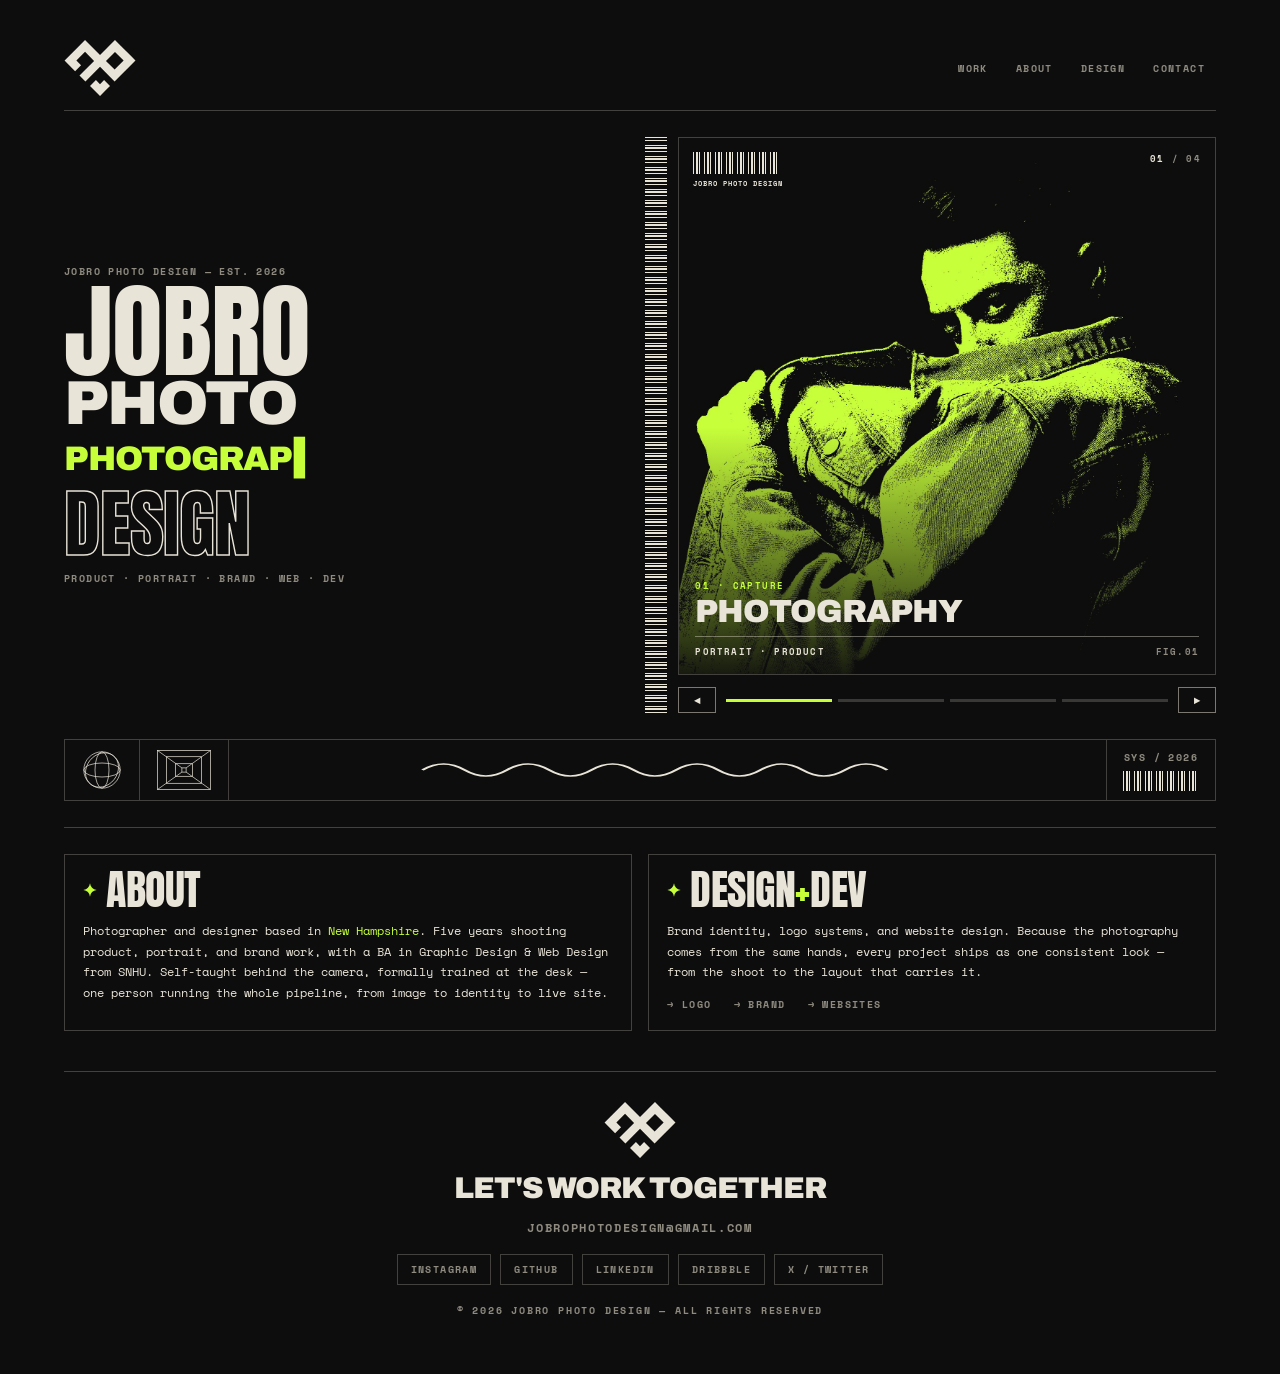
==== commit 142f1c1c: "Refactor work.html for improved structure and readability; add new span.html for SPAN brand identity" ====
--- a/index.html
+++ b/index.html
@@ -9,6 +9,21 @@
     <link
       href="https://fonts.googleapis.com/css2?family=Anton&family=Archivo:wght@800;900&family=Oswald:wght@500;700&family=DM+Serif+Display&family=Space+Mono:wght@400;700&display=swap"
       rel="stylesheet"
+    />
+    <link
+      rel="icon"
+      href="assets/images/icons/favicon.svg"
+      type="image/svg+xml"
+    />
+    <link
+      rel="icon"
+      href="assets/images/icons/favicon-32.png"
+      sizes="32x32"
+      type="image/png"
+    />
+    <link
+      rel="apple-touch-icon"
+      href="assets/images/icons/apple-touch-icon.png"
     />
     <link rel="stylesheet" href="assets/css/style.css" />
   </head>
--- a/assets/css/style.css
+++ b/assets/css/style.css
@@ -724,6 +724,12 @@
 .cell.hidden {
   display: none;
 }
+/* Button under a tile that links to a project page (e.g. SPAN) */
+.cell-link {
+  display: block;
+  margin-top: 8px;
+  text-align: center;
+}
 .tile {
   position: relative;
   overflow: hidden;
@@ -1046,15 +1052,16 @@
   background: #0d0d0d;
 }
 .spread img {
+  display: block;
   width: 100%;
   height: 100%;
-  object-fit: cover;
+  object-fit: contain;
 }
 .spread.wide {
   aspect-ratio: 2/0.92;
 }
 .spread.pair {
-  aspect-ratio: 2/1.35;
+  aspect-ratio: 2/1.3;
 }
 .dl-row {
   display: flex;
@@ -1075,6 +1082,9 @@
 }
 @media (max-width: 640px) {
   .pub {
+    grid-template-columns: 1fr;
+  }
+  .pub-spreads {
     grid-template-columns: 1fr;
   }
 }
@@ -1249,6 +1259,8 @@
 button,
 .ftab,
 .tile,
+.pub-cover img,
+.spread img,
 .nav,
 .nswipe,
 .swipe,
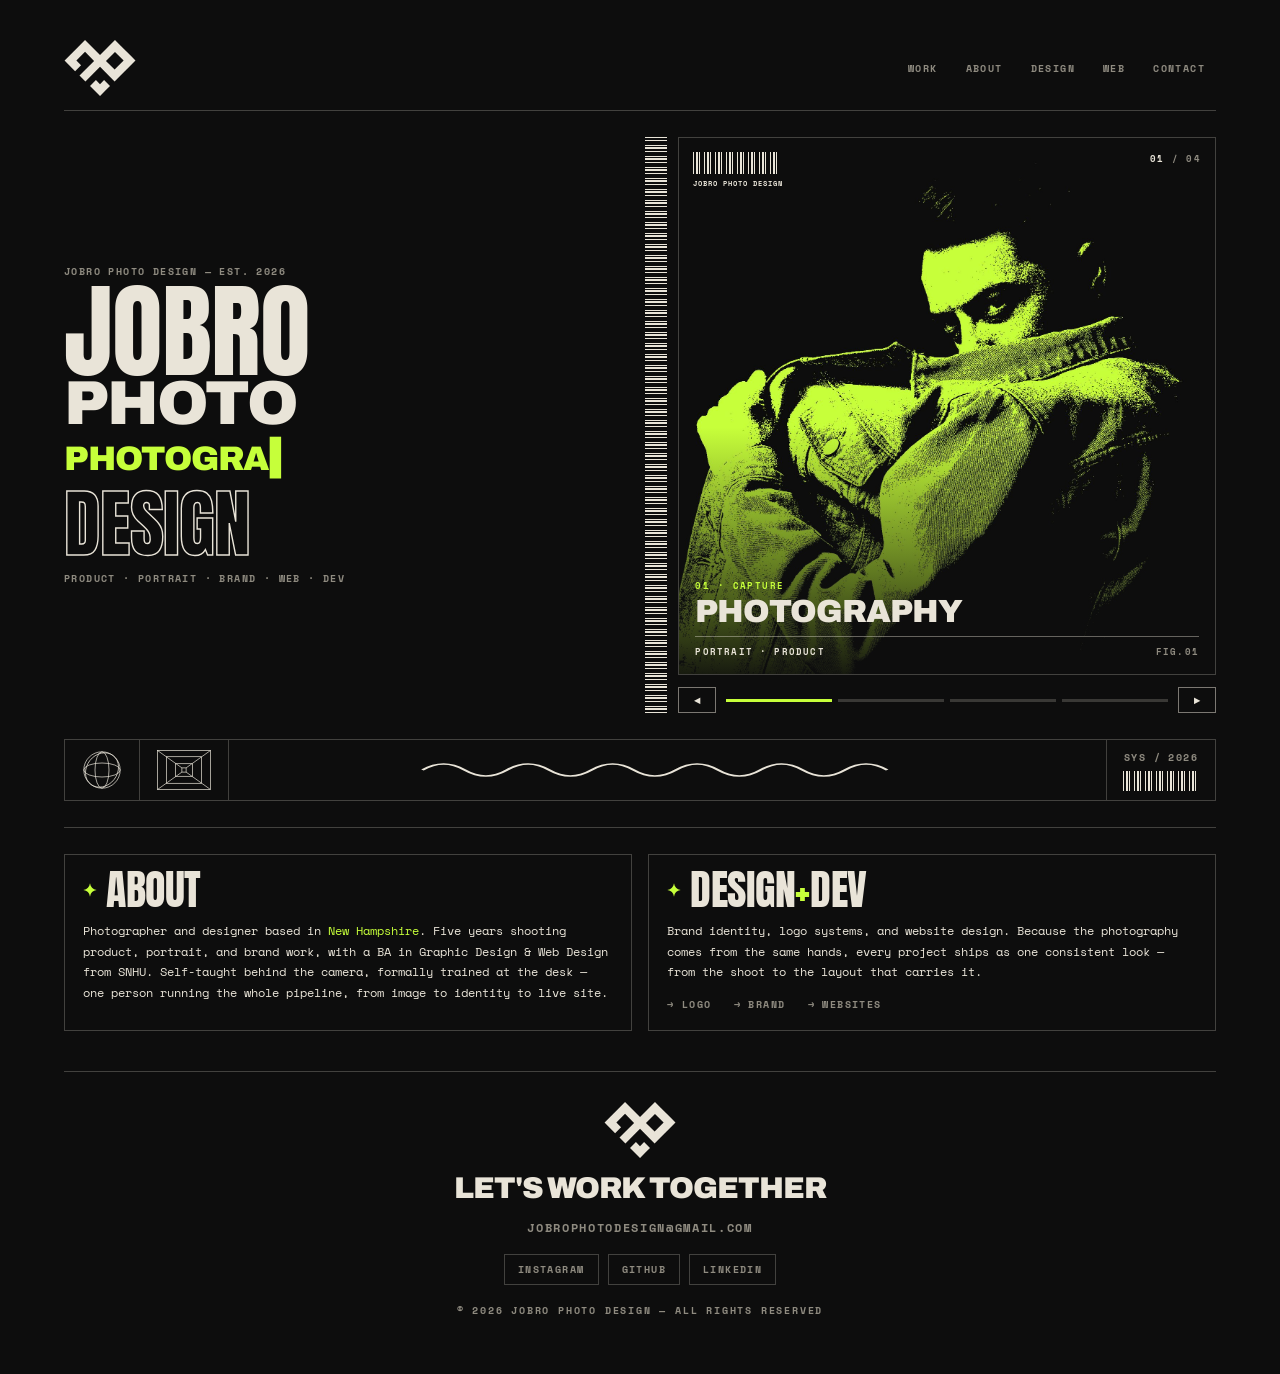
==== commit 138b14f5: "Add WEB link to navigation across multiple pages and update social media links" ====
--- a/index.html
+++ b/index.html
@@ -49,6 +49,7 @@
             <a class="nswipe" href="work.html">WORK</a>
             <a class="nswipe" href="about.html">ABOUT</a>
             <a class="nswipe" href="design.html">DESIGN</a>
+            <a class="nswipe" href="web-dev.html">WEB</a>
             <a class="nswipe" href="contact.html">CONTACT</a>
           </nav>
         </header>
@@ -248,7 +249,7 @@
                     <div
                       class="img"
                       style="
-                        background-image: url(&quot;assets/images/web/umbrella-corp-screenshot.png&quot;);
+                        background-image: url(&quot;assets/images/design/span-laptop-mockup-1.jpg&quot;);
                         background-position: center top;
                       "
                     ></div>
@@ -455,11 +456,9 @@
             >JOBROPHOTODESIGN@GMAIL.COM</a
           >
           <div class="social">
-            <a class="swipe" href="#">INSTAGRAM</a>
-            <a class="swipe" href="#">GITHUB</a>
-            <a class="swipe" href="#">LINKEDIN</a>
-            <a class="swipe" href="#">DRIBBBLE</a>
-            <a class="swipe" href="#">X / TWITTER</a>
+            <a class="swipe" href="https://www.instagram.com/j.o_b.r.o_photography/" target="_blank" rel="noopener">INSTAGRAM</a>
+            <a class="swipe" href="https://github.com/jobrophoto" target="_blank" rel="noopener">GITHUB</a>
+            <a class="swipe" href="https://www.linkedin.com/in/joseph-boucher-033114195/" target="_blank" rel="noopener">LINKEDIN</a>
           </div>
           <span class="copyright"
             >© 2026 JOBRO PHOTO DESIGN — ALL RIGHTS RESERVED</span
--- a/assets/css/style.css
+++ b/assets/css/style.css
@@ -724,6 +724,10 @@
 .cell.hidden {
   display: none;
 }
+/* Full-width row that spans all grid columns, margin to margin */
+.cell.full {
+  column-span: all;
+}
 /* Button under a tile that links to a project page (e.g. SPAN) */
 .cell-link {
   display: block;
@@ -928,6 +932,22 @@
 .bio .ph {
   height: 400px;
 }
+/* Real photo in the bio frame; keeps the .ph labels on top */
+.bio-photo {
+  overflow: hidden;
+}
+.bio-photo img {
+  width: 100%;
+  height: 100%;
+  object-fit: cover;
+  object-position: center top;
+}
+.bio-photo > b,
+.bio-photo > i {
+  z-index: 1;
+  background: var(--bg);
+  padding: 0 3px;
+}
 .bio-copy {
   display: flex;
   flex-direction: column;
@@ -1148,6 +1168,10 @@
   border-color: var(--pk);
   color: var(--pk);
 }
+/* Keep text dark over the green swipe fill (overrides .btn-lg.pk color) */
+.btn-lg.pk.swipe:hover {
+  color: #0d0d0d;
+}
 .irow {
   display: grid;
   grid-template-columns: 1fr auto;
@@ -1206,6 +1230,58 @@
   width: 100%;
   height: 100%;
   object-fit: cover;
+}
+/* SPAN case study: numbered rows, label column + body copy */
+.case-study {
+  margin-top: 16px;
+  border: 1px solid var(--line);
+}
+.case-row {
+  display: grid;
+  grid-template-columns: 260px 1fr;
+  gap: 22px;
+  padding: 22px 20px;
+  border-top: 1px solid var(--line);
+  transition: background 0.3s;
+}
+.case-row:first-child {
+  border-top: none;
+}
+.case-row:hover {
+  background: rgba(233, 228, 216, 0.03);
+}
+.case-row:hover .case-title {
+  color: var(--pk);
+}
+.case-head {
+  display: flex;
+  flex-direction: column;
+  gap: 10px;
+}
+.case-title {
+  font-size: 30px;
+  line-height: 1;
+  transition: color 0.3s;
+}
+.case-row p {
+  font:
+    400 11.5px/1.8 "Space Mono",
+    monospace;
+  color: var(--dim);
+  margin: 0;
+}
+.case-actions {
+  display: flex;
+  gap: 10px;
+  flex-wrap: wrap;
+  padding: 20px;
+  border-top: 1px solid var(--line);
+}
+@media (max-width: 720px) {
+  .case-row {
+    grid-template-columns: 1fr;
+    gap: 12px;
+  }
 }
 .soon-grid {
   display: grid;
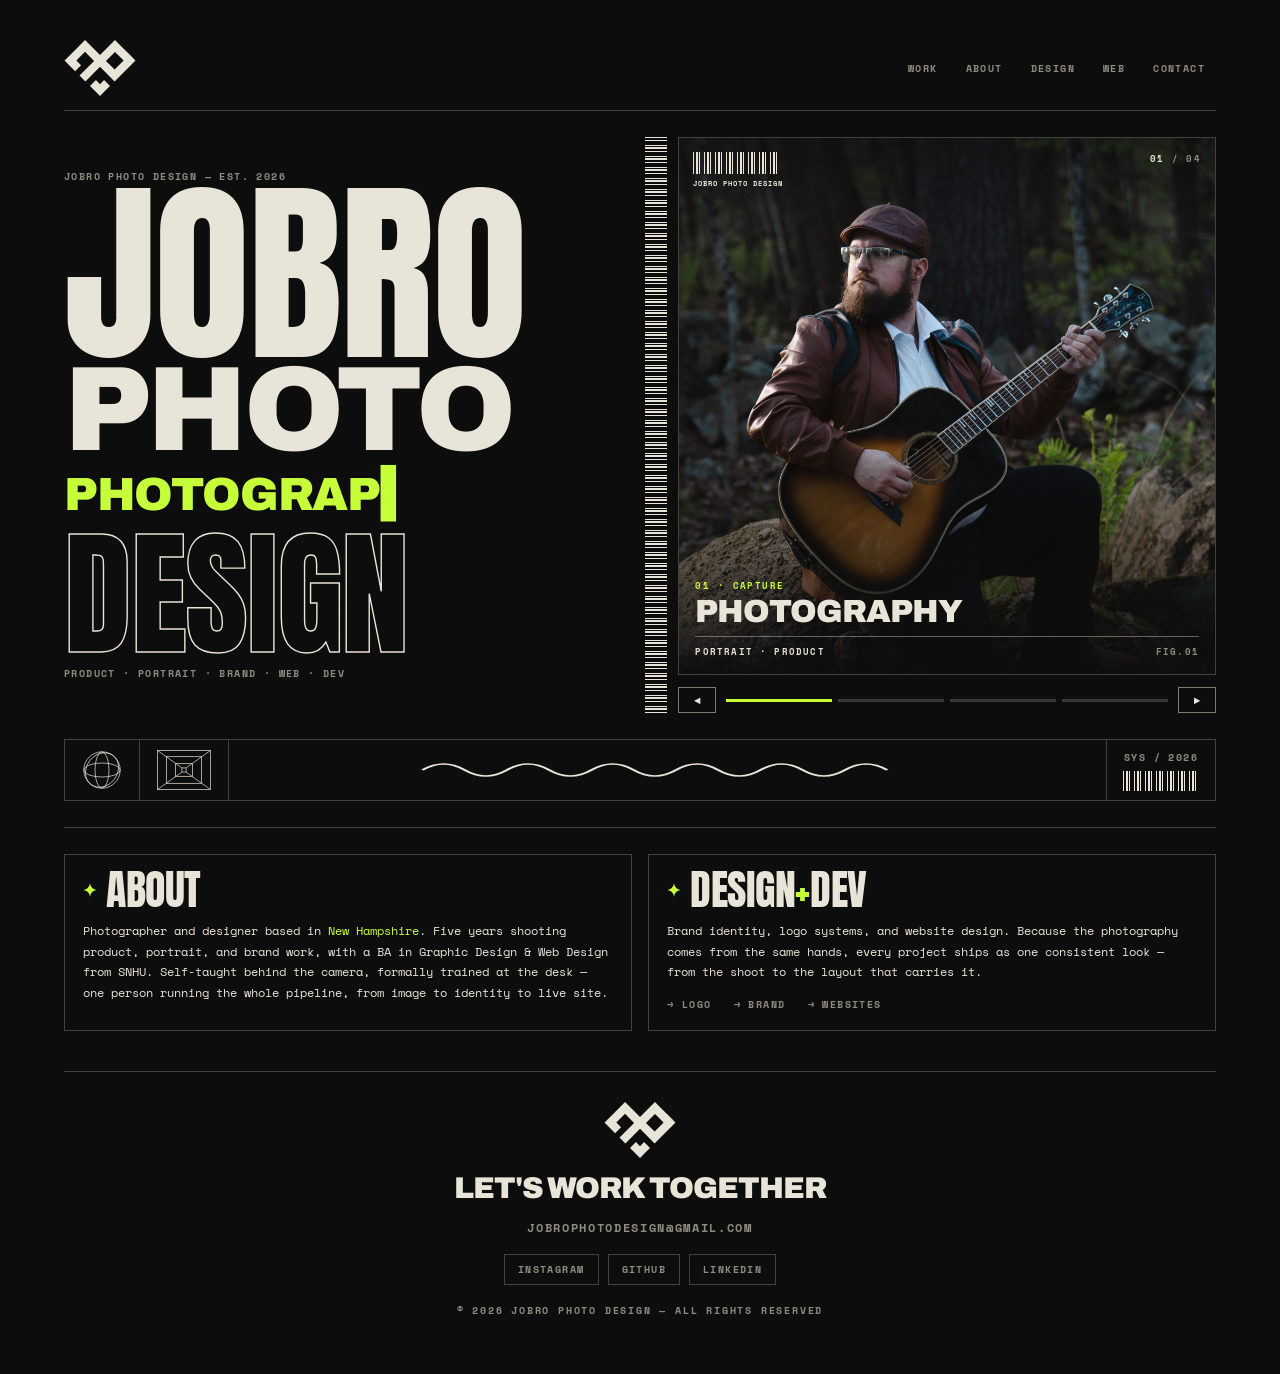
==== commit 17973032: "Update hero section styles and adjust image background" ====
--- a/index.html
+++ b/index.html
@@ -58,18 +58,16 @@
         <section class="home-hero">
           <div class="home-hero-copy">
             <span class="lbl pk">JOBRO PHOTO DESIGN — EST. 2026</span>
-            <span class="fA display" style="margin-top: 8px">JOBRO</span>
-            <span class="fB display-sm">PHOTO</span>
-            <span class="fB h-md pk" style="margin: 12px 0 14px"
+            <span class="fA hero-jobro" style="margin-top: 8px">JOBRO</span>
+            <span class="fB hero-photo">PHOTO</span>
+            <span class="fB hero-type pk" style="margin: 12px 0 14px"
               ><span
                 class="type-line"
                 data-words="PHOTOGRAPHY|GRAPHIC DESIGN|WEB DESIGN|WEB DEVELOPMENT"
               ></span
               ><span class="tw-cursor">▍</span></span
             >
-            <span class="fA ghost" style="font-size: clamp(38px, 9vw, 74px)"
-              >DESIGN</span
-            >
+            <span class="fA ghost hero-design">DESIGN</span>
             <span class="lbl" style="margin-top: 14px"
               >PRODUCT · PORTRAIT · BRAND · WEB · DEV</span
             >
@@ -87,7 +85,7 @@
                     <div
                       class="img"
                       style="
-                        background-image: url(&quot;assets/images/photography/denim-duotone-portrait.jpg&quot;);
+                        background-image: url(&quot;assets/images/photography/six-strings-portrait.jpg&quot;);
                         background-position: center 30%;
                       "
                     ></div>
@@ -456,9 +454,27 @@
             >JOBROPHOTODESIGN@GMAIL.COM</a
           >
           <div class="social">
-            <a class="swipe" href="https://www.instagram.com/j.o_b.r.o_photography/" target="_blank" rel="noopener">INSTAGRAM</a>
-            <a class="swipe" href="https://github.com/jobrophoto" target="_blank" rel="noopener">GITHUB</a>
-            <a class="swipe" href="https://www.linkedin.com/in/joseph-boucher-033114195/" target="_blank" rel="noopener">LINKEDIN</a>
+            <a
+              class="swipe"
+              href="https://www.instagram.com/j.o_b.r.o_photography/"
+              target="_blank"
+              rel="noopener"
+              >INSTAGRAM</a
+            >
+            <a
+              class="swipe"
+              href="https://github.com/jobrophoto"
+              target="_blank"
+              rel="noopener"
+              >GITHUB</a
+            >
+            <a
+              class="swipe"
+              href="https://www.linkedin.com/in/joseph-boucher-033114195/"
+              target="_blank"
+              rel="noopener"
+              >LINKEDIN</a
+            >
           </div>
           <span class="copyright"
             >© 2026 JOBRO PHOTO DESIGN — ALL RIGHTS RESERVED</span
--- a/assets/css/style.css
+++ b/assets/css/style.css
@@ -443,7 +443,12 @@
    ========================================================================== */
 .home-hero {
   display: grid;
-  grid-template-columns: 1fr 44px clamp(340px, 42vw, 620px);
+  /* Carousel column: normally clamp(340px, 42vw, 620px). On wide screens it
+     grows to take whatever the hero type can't use — the type stops growing
+     at min(70vh, 720px) wide (see --hs below), plus 24px padding + 44px divider. */
+  grid-template-columns:
+    1fr 44px
+    max(clamp(340px, 42vw, 620px), calc(100% - 68px - min(70vh, 720px)));
   gap: 0;
   padding: 26px 0 8px;
 }
@@ -456,6 +461,28 @@
   flex-direction: column;
   justify-content: center;
   gap: 2px;
+  min-width: 0;
+  padding-right: 24px;
+  /* Size the hero type from this column's width (cqi), so the wordmark
+     fills the space up to the carousel. --hs is 1% of the column, capped
+     by viewport height and a hard max so the stack never outgrows the
+     carousel. */
+  container-type: inline-size;
+  --hs: min(1cqi, 0.7vh, 7.2px);
+}
+.hero-jobro {
+  font-size: calc(var(--hs) * 36);
+}
+.hero-photo {
+  font-size: calc(var(--hs) * 22);
+}
+/* Sized so the longest word ("WEB DEVELOPMENT") fits on one line */
+.hero-type {
+  font-size: calc(var(--hs) * 8.5);
+  white-space: nowrap;
+}
+.hero-design {
+  font-size: calc(var(--hs) * 25);
 }
 .home-hero .divider {
   width: 22px;
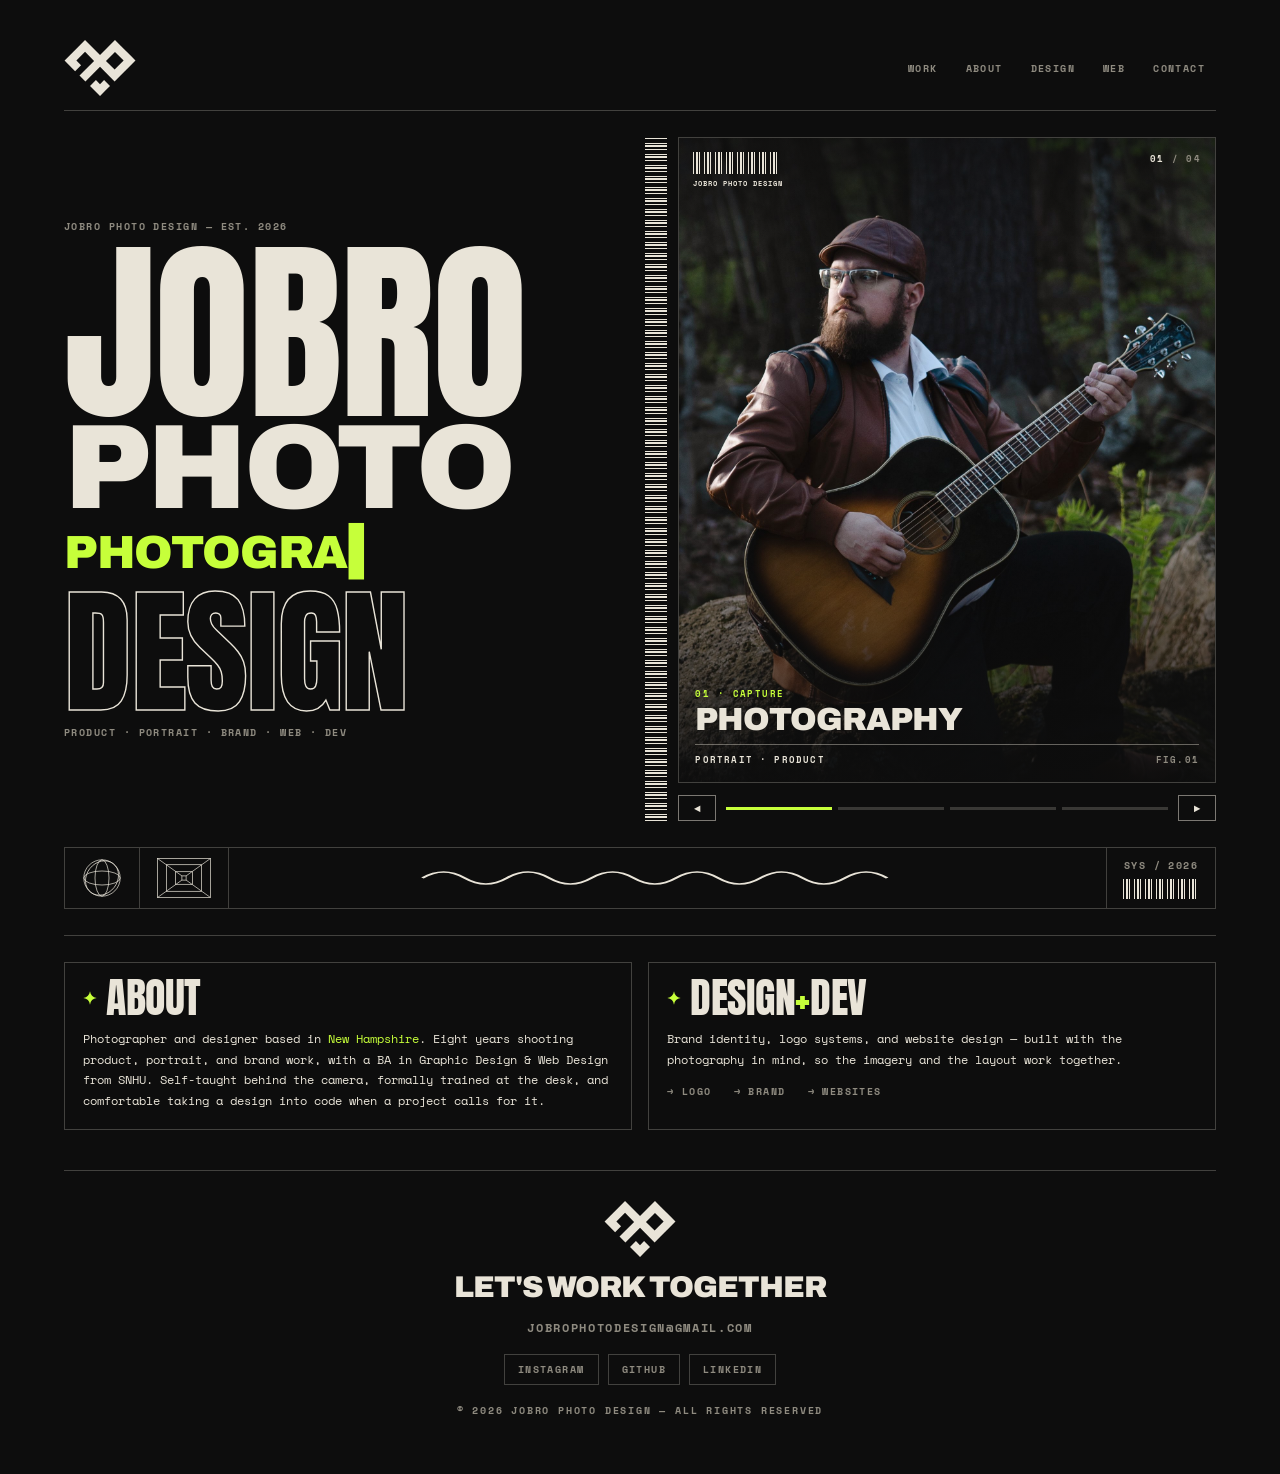
==== commit fe1d9a49: "Enhance about, contact, design, index, span, web-dev, and work pages with updated content and social" ====
--- a/index.html
+++ b/index.html
@@ -57,7 +57,7 @@
         <!-- ======================= HERO ======================= -->
         <section class="home-hero">
           <div class="home-hero-copy">
-            <span class="lbl pk">JOBRO PHOTO DESIGN — EST. 2026</span>
+            <span class="lbl pk hero-eyebrow">JOBRO PHOTO DESIGN — EST. 2026</span>
             <span class="fA hero-jobro" style="margin-top: 8px">JOBRO</span>
             <span class="fB hero-photo">PHOTO</span>
             <span class="fB hero-type pk" style="margin: 12px 0 14px"
@@ -68,7 +68,7 @@
               ><span class="tw-cursor">▍</span></span
             >
             <span class="fA ghost hero-design">DESIGN</span>
-            <span class="lbl" style="margin-top: 14px"
+            <span class="lbl hero-eyebrow" style="margin-top: 14px"
               >PRODUCT · PORTRAIT · BRAND · WEB · DEV</span
             >
           </div>
@@ -402,11 +402,11 @@
             </div>
             <p>
               Photographer and designer based in
-              <span class="pk">New Hampshire</span>. Five years shooting
+              <span class="pk">New Hampshire</span>. Eight years shooting
               product, portrait, and brand work, with a BA in Graphic Design
               &amp; Web Design from SNHU. Self-taught behind the camera,
-              formally trained at the desk — one person running the whole
-              pipeline, from image to identity to live site.
+              formally trained at the desk, and comfortable taking a design into
+              code when a project calls for it.
             </p>
           </div>
           <div class="info-card">
@@ -428,9 +428,8 @@
               </div>
             </div>
             <p style="margin-bottom: 14px">
-              Brand identity, logo systems, and website design. Because the
-              photography comes from the same hands, every project ships as one
-              consistent look — from the shoot to the layout that carries it.
+              Brand identity, logo systems, and website design — built with the
+              photography in mind, so the imagery and the layout work together.
             </p>
             <div class="lbl">→ LOGO &nbsp; → BRAND &nbsp; → WEBSITES</div>
           </div>
--- a/assets/css/style.css
+++ b/assets/css/style.css
@@ -443,18 +443,13 @@
    ========================================================================== */
 .home-hero {
   display: grid;
-  /* Carousel column: normally clamp(340px, 42vw, 620px). On wide screens it
-     grows to take whatever the hero type can't use — the type stops growing
-     at min(70vh, 720px) wide (see --hs below), plus 24px padding + 44px divider. */
-  grid-template-columns:
-    1fr 44px
-    max(clamp(340px, 42vw, 620px), calc(100% - 68px - min(70vh, 720px)));
+  grid-template-columns: 1fr 44px clamp(340px, 42vw, 620px);
   gap: 0;
   padding: 26px 0 8px;
 }
 .carousel-wrap {
   position: relative;
-  height: clamp(430px, 64vh, 660px);
+  height: clamp(430px, 76vh, 820px);
 }
 .home-hero-copy {
   display: flex;
@@ -468,7 +463,14 @@
      by viewport height and a hard max so the stack never outgrows the
      carousel. */
   container-type: inline-size;
-  --hs: min(1cqi, 0.7vh, 7.2px);
+  --hs: min(1cqi, 0.85vh, 9.2px);
+}
+/* Eyebrow + tag line scale with the wordmark, never below the 10px label size */
+.hero-eyebrow {
+  font-size: max(10px, calc(var(--hs) * 1.9));
+}
+.hero-eyebrow:first-child {
+  margin-bottom: calc(var(--hs) * 1.6);
 }
 .hero-jobro {
   font-size: calc(var(--hs) * 36);
@@ -949,44 +951,102 @@
 /* ==========================================================================
    9. ABOUT
    ========================================================================== */
-.bio {
+/* Hero: title + intro on the left, FIG.01 photo on the right */
+.ab-hero {
   display: grid;
-  grid-template-columns: 320px 1fr;
-  gap: 20px;
-  padding-top: 26px;
-  border-top: 1px solid var(--line);
-}
-.bio .ph {
-  height: 400px;
-}
-/* Real photo in the bio frame; keeps the .ph labels on top */
-.bio-photo {
+  grid-template-columns: 1fr minmax(0, 0.75fr);
+  gap: 48px;
+  align-items: center;
+  padding: 40px 0;
+}
+.ab-hero-copy {
+  display: flex;
+  flex-direction: column;
+  gap: 14px;
+}
+.ab-title {
+  font-size: clamp(64px, 11vw, 180px);
+}
+.ab-lede {
+  font:
+    400 13px/1.7 "Space Mono",
+    monospace;
+  color: var(--ink);
+  max-width: 380px;
+  margin: 6px 0 0;
+}
+
+/* Framed 4:5 photo with a caption row underneath (FIG.01 / FIG.02) */
+.ab-fig {
+  margin: 0;
+}
+.ab-photo {
+  aspect-ratio: 4 / 5;
   overflow: hidden;
-}
-.bio-photo img {
+  border: 1px solid var(--line);
+  background: #0d0d0d;
+}
+.ab-photo img {
   width: 100%;
   height: 100%;
   object-fit: cover;
   object-position: center top;
 }
-.bio-photo > b,
-.bio-photo > i {
-  z-index: 1;
-  background: var(--bg);
-  padding: 0 3px;
-}
-.bio-copy {
+.ab-fig figcaption {
+  display: flex;
+  justify-content: space-between;
+  margin-top: 10px;
+  font:
+    700 9.5px "Space Mono",
+    monospace;
+  letter-spacing: 0.14em;
+  color: var(--dim);
+}
+
+/* Full-width section with a rule on top */
+.ab-sec {
+  padding: 40px 0;
+  border-top: 1px solid var(--line);
+}
+
+/* Bio: label column on the left, copy on the right */
+.ab-bio {
+  display: grid;
+  grid-template-columns: minmax(0, 1fr) minmax(0, 2.4fr);
+  gap: 24px;
+}
+.ab-bio-copy {
   display: flex;
   flex-direction: column;
-  justify-content: center;
   gap: 18px;
 }
-.bio-copy p {
+.ab-bio-copy p {
   font:
     400 12.5px/1.8 "Space Mono",
     monospace;
   margin: 0;
 }
+.ab-bio-copy p.dim {
+  color: var(--dim);
+}
+.ab-stats {
+  display: grid;
+  grid-template-columns: repeat(3, 1fr);
+  gap: 12px;
+  margin-top: 6px;
+}
+.ab-stat {
+  border: 1px solid var(--line);
+  padding: 14px 16px;
+  font-size: 15px;
+  line-height: 1;
+  transition: border-color 0.3s;
+}
+.ab-stat:hover {
+  border-color: var(--pk);
+}
+
+/* What I do: three service cards (.svcn is also used on span.html) */
 .svc-grid {
   display: grid;
   grid-template-columns: 1fr 1fr 1fr;
@@ -1018,14 +1078,31 @@
   letter-spacing: 0.2em;
   color: var(--pk);
 }
+
+/* The Path: timeline on the left, FIG.02 photo on the right */
+.ab-path {
+  display: grid;
+  grid-template-columns: 1fr minmax(0, 0.75fr);
+  gap: 48px;
+  align-items: start;
+}
+.ab-timeline {
+  margin-top: 16px;
+}
 .trow {
   display: grid;
-  grid-template-columns: 96px 1fr;
+  grid-template-columns: 72px 1fr;
   gap: 18px;
-  padding: 16px 0;
+  padding: 18px 0;
   border-top: 1px solid var(--line);
   align-items: baseline;
 }
+.trow:last-child {
+  border-bottom: 1px solid var(--line);
+}
+.trow .yr {
+  font-size: 30px;
+}
 .trow p {
   font:
     400 11px/1.6 "Space Mono",
@@ -1033,26 +1110,26 @@
   color: var(--dim);
   margin: 6px 0 0;
 }
-.toolkit {
-  display: flex;
-  align-items: center;
-  gap: 16px;
-  border: 1px solid var(--line);
-  margin-top: 32px;
-  padding: 14px 18px;
+
+.ab-toolkit {
+  margin-top: 40px;
+}
+.ab-chips {
+  display: flex;
+  gap: 9px;
   flex-wrap: wrap;
-}
-.toolkit .bc {
-  flex: 1;
-  min-width: 60px;
-  height: 16px;
-}
+  margin-top: 16px;
+}
+
 @media (max-width: 720px) {
-  .bio {
+  .ab-hero,
+  .ab-bio,
+  .ab-path {
     grid-template-columns: 1fr;
-  }
-  .bio .ph {
-    height: 300px;
+    gap: 24px;
+  }
+  .ab-stats {
+    grid-template-columns: 1fr;
   }
   .svc-grid {
     grid-template-columns: 1fr;
